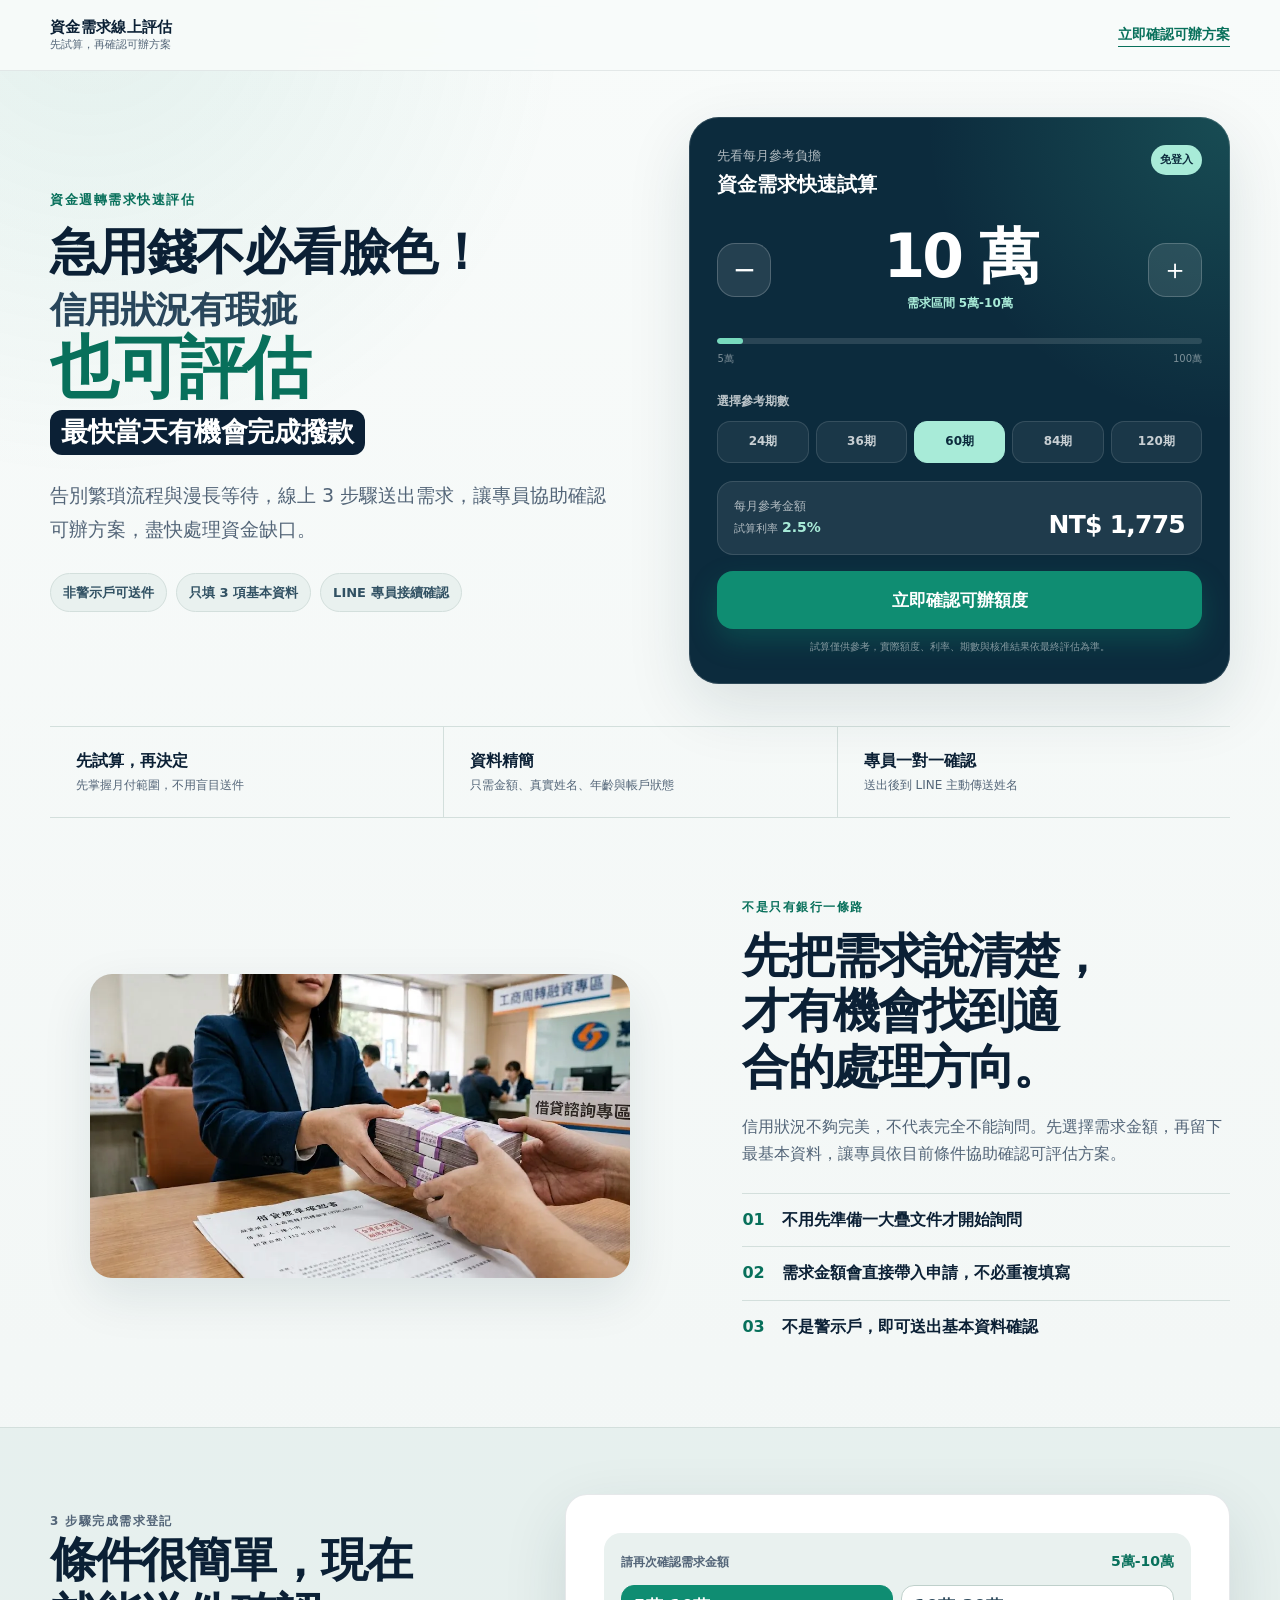
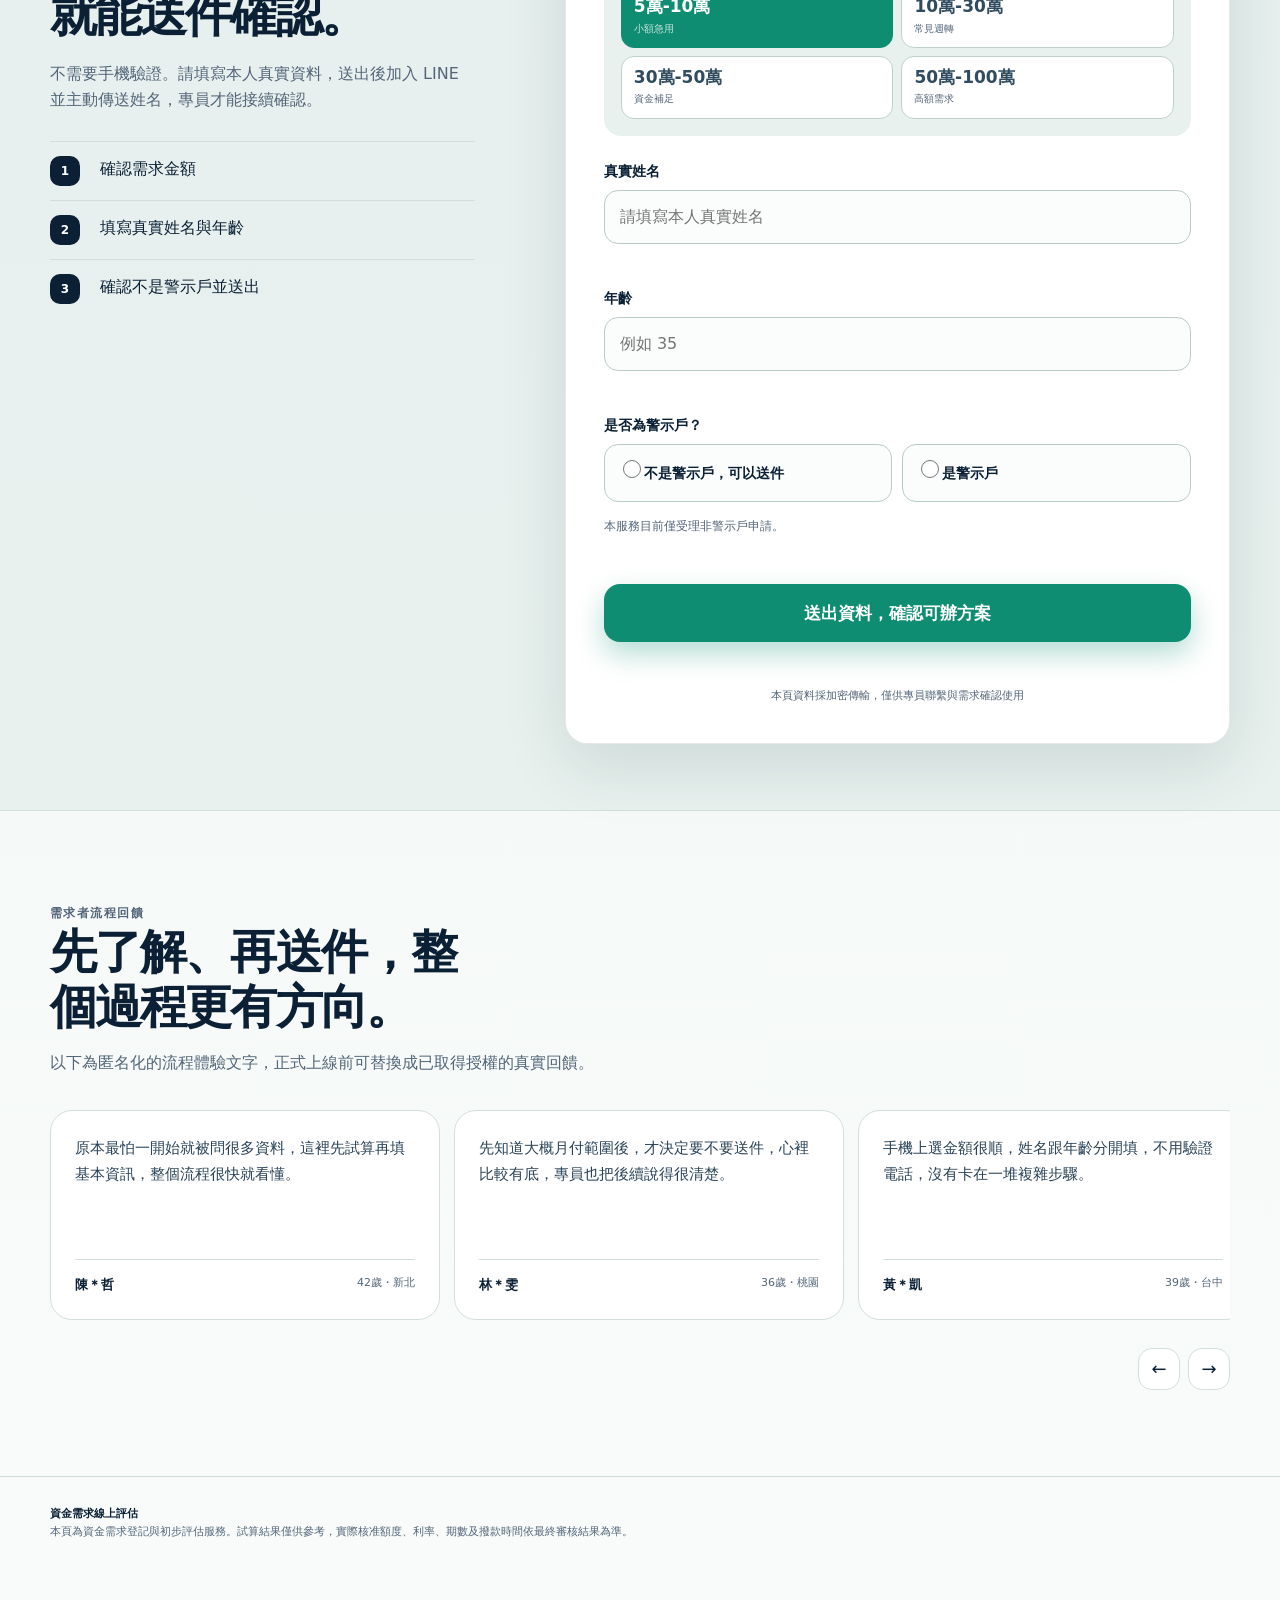
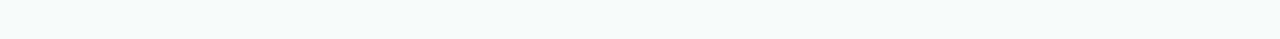
==== e/index.html @ 2717fd49 "Match D project E page to J design" ====
<!doctype html>
<html lang="zh-Hant">
<head>
  <meta charset="utf-8">
  <meta name="viewport" content="width=device-width, initial-scale=1, viewport-fit=cover">
  <meta name="description" content="線上資金需求評估，先試算月付，再填寫需求金額、真實姓名、年齡與警示戶狀態。">
  <meta name="theme-color" content="#f3f7f6">
  <title>資金需求線上評估</title>
  <script src="app.js?v=2026082102" defer></script>
  <style>
    :root {
      --ink: #0b2035;
      --muted: #536578;
      --page: #f3f7f6;
      --surface: #ffffff;
      --surface-2: #e9f1ef;
      --line: #d3dfdc;
      --accent: #0f8d72;
      --accent-dark: #08705b;
      --accent-soft: #d9f3eb;
      --danger: #a83f43;
      --line-green: #06c755;
      --shadow: 0 22px 65px rgba(13, 47, 61, .12);
      --radius: 22px;
      --font: "Noto Sans TC", "PingFang TC", "Microsoft JhengHei", system-ui, sans-serif;
    }

    * { box-sizing: border-box; }
    html { scroll-behavior: smooth; background: var(--page); }
    body {
      margin: 0;
      min-width: 320px;
      color: var(--ink);
      background:
        radial-gradient(circle at 7% 0%, rgba(15, 141, 114, .09), transparent 30rem),
        linear-gradient(180deg, #f8fbfa 0%, var(--page) 42%, #f8fbfa 100%);
      font-family: var(--font);
      font-size: 16px;
      line-height: 1.65;
      -webkit-font-smoothing: antialiased;
    }
    button, input { font: inherit; }
    button, a { -webkit-tap-highlight-color: transparent; }
    button { cursor: pointer; }
    img { display: block; max-width: 100%; }
    [hidden] { display: none !important; }

    .shell { width: min(1180px, calc(100% - 40px)); margin: 0 auto; }

    .site-header {
      position: relative;
      z-index: 20;
      border-bottom: 1px solid rgba(11, 32, 53, .09);
      background: rgba(248, 251, 250, .9);
      backdrop-filter: blur(16px);
      -webkit-backdrop-filter: blur(16px);
    }
    .header-inner {
      min-height: 70px;
      display: flex;
      align-items: center;
      justify-content: space-between;
      gap: 20px;
    }
    .brand { display: flex; align-items: center; gap: 12px; min-width: 0; }
    .brand-mark {
      width: 38px;
      height: 38px;
      display: grid;
      place-items: center;
      color: #fff;
      background: var(--ink);
      border-radius: 12px;
      font-weight: 900;
      letter-spacing: -.06em;
    }
    .brand-copy { display: grid; line-height: 1.3; }
    .brand-copy strong { font-size: 15px; letter-spacing: .02em; }
    .brand-copy span { color: var(--muted); font-size: 11px; }
    .header-link {
      color: var(--accent-dark);
      font-size: 14px;
      font-weight: 800;
      text-decoration: none;
      border-bottom: 1px solid currentColor;
    }

    .hero { padding: 46px 0 38px; }
    .hero-grid {
      display: grid;
      grid-template-columns: minmax(0, 1.02fr) minmax(420px, .98fr);
      align-items: center;
      gap: clamp(34px, 6vw, 78px);
    }
    .hero-copy { padding: 12px 0; }
    .eyebrow {
      margin: 0 0 16px;
      color: var(--accent-dark);
      font-size: 13px;
      font-weight: 900;
      letter-spacing: .12em;
    }
    h1 {
      margin: 0;
      max-width: 13.5ch;
      font-size: clamp(42px, 5vw, 68px);
      line-height: 1;
      letter-spacing: -.055em;
      text-wrap: balance;
    }
    .title-open,
    .title-condition,
    .title-result,
    .title-speed { display: block; }
    .title-open { font-size: .78em; line-height: 1.08; letter-spacing: -.035em; }
    .title-condition { margin-top: .24em; color: #29465b; font-size: .57em; line-height: 1.15; letter-spacing: -.025em; }
    .title-result { margin-top: .04em; color: var(--accent-dark); font-size: 1.06em; line-height: 1.02; }
    .title-speed {
      width: fit-content;
      margin-top: .27em;
      padding: .22em .42em .26em;
      color: #fff;
      background: var(--ink);
      border-radius: 12px;
      font-size: .42em;
      line-height: 1.22;
      letter-spacing: -.015em;
    }
    .hero-lead {
      max-width: 39rem;
      margin: 24px 0 0;
      color: var(--muted);
      font-size: clamp(16px, 1.5vw, 19px);
      line-height: 1.75;
    }
    .hero-points {
      margin: 27px 0 0;
      padding: 0;
      display: flex;
      flex-wrap: wrap;
      gap: 9px;
      list-style: none;
    }
    .hero-points li {
      padding: 8px 12px;
      color: #315163;
      background: var(--surface-2);
      border: 1px solid var(--line);
      border-radius: 999px;
      font-size: 13px;
      font-weight: 800;
    }

    .calculator {
      position: relative;
      overflow: hidden;
      padding: 28px;
      color: #fff;
      background:
        radial-gradient(circle at 100% 0%, rgba(72, 210, 175, .2), transparent 19rem),
        #0c2b3d;
      border-radius: 30px;
      box-shadow: var(--shadow);
    }
    .calculator::after {
      content: "";
      position: absolute;
      inset: 0;
      pointer-events: none;
      border: 1px solid rgba(255, 255, 255, .14);
      border-radius: inherit;
    }
    .calculator-head { display: flex; align-items: flex-start; justify-content: space-between; gap: 20px; }
    .calculator-head p { margin: 0; color: rgba(255, 255, 255, .68); font-size: 13px; }
    .calculator-head strong { display: block; margin-top: 2px; font-size: 20px; }
    .calc-badge {
      flex: 0 0 auto;
      padding: 6px 9px;
      color: #0c2b3d;
      background: #a8ebd8;
      border-radius: 999px;
      font-size: 11px;
      font-weight: 900;
    }
    .amount-control {
      margin-top: 25px;
      display: grid;
      grid-template-columns: 54px 1fr 54px;
      align-items: center;
      gap: 12px;
    }
    .amount-step {
      width: 54px;
      height: 54px;
      display: grid;
      place-items: center;
      color: #fff;
      background: rgba(255, 255, 255, .1);
      border: 1px solid rgba(255, 255, 255, .2);
      border-radius: 18px;
      font-size: 28px;
      font-weight: 400;
      transition: transform .18s ease, background .18s ease;
    }
    .amount-step:hover { background: rgba(255, 255, 255, .17); }
    .amount-step:active { transform: scale(.96); }
    .amount-step:disabled { cursor: not-allowed; opacity: .35; }
    .amount-value { text-align: center; }
    .amount-value strong {
      display: block;
      color: #fff;
      font-size: clamp(40px, 5vw, 60px);
      line-height: 1;
      letter-spacing: -.05em;
    }
    .amount-value span { display: block; margin-top: 8px; color: #a8ebd8; font-size: 12px; font-weight: 800; }
    .amount-progress {
      position: relative;
      height: 6px;
      margin: 24px 0 7px;
      overflow: hidden;
      background: rgba(255, 255, 255, .12);
      border-radius: 999px;
    }
    .amount-progress span {
      position: absolute;
      inset: 0 auto 0 0;
      width: 0;
      background: #78dabe;
      border-radius: inherit;
      transition: width .25s ease;
    }
    .amount-scale { display: flex; justify-content: space-between; color: rgba(255, 255, 255, .46); font-size: 10px; }
    .term-label { margin: 24px 0 9px; color: rgba(255, 255, 255, .72); font-size: 12px; font-weight: 800; }
    .term-list { display: grid; grid-template-columns: repeat(5, 1fr); gap: 7px; }
    .term-button {
      min-height: 42px;
      color: rgba(255, 255, 255, .76);
      background: rgba(255, 255, 255, .06);
      border: 1px solid rgba(255, 255, 255, .12);
      border-radius: 13px;
      font-size: 12px;
      font-weight: 800;
    }
    .term-button.selected { color: #0c2b3d; background: #a8ebd8; border-color: #a8ebd8; }
    .payment-summary {
      margin-top: 18px;
      padding: 15px 16px;
      display: flex;
      align-items: end;
      justify-content: space-between;
      gap: 16px;
      background: rgba(255, 255, 255, .08);
      border: 1px solid rgba(255, 255, 255, .12);
      border-radius: 16px;
    }
    .payment-summary span { color: rgba(255, 255, 255, .66); font-size: 12px; }
    .payment-summary small { font-size: 11px; }
    .payment-summary b { color: #a8ebd8; font-size: 14px; }
    .payment-summary strong { color: #fff; font-size: 25px; line-height: 1.15; letter-spacing: -.03em; }
    .primary-button {
      width: 100%;
      min-height: 58px;
      margin-top: 16px;
      color: #fff;
      background: var(--accent);
      border: 0;
      border-radius: 16px;
      box-shadow: 0 12px 28px rgba(9, 141, 113, .3);
      font-size: 17px;
      font-weight: 900;
      transition: transform .18s ease, background .18s ease;
    }
    .primary-button:hover { background: #10a184; }
    .primary-button:active { transform: scale(.985); }
    .calc-note { margin: 10px 0 0; color: rgba(255, 255, 255, .5); font-size: 10px; text-align: center; }

    .trust-rail { padding: 4px 0 54px; }
    .trust-grid {
      display: grid;
      grid-template-columns: repeat(3, 1fr);
      border-top: 1px solid var(--line);
      border-bottom: 1px solid var(--line);
    }
    .trust-item { padding: 21px 26px; }
    .trust-item + .trust-item { border-left: 1px solid var(--line); }
    .trust-item strong { display: block; font-size: 16px; }
    .trust-item span { display: block; margin-top: 2px; color: var(--muted); font-size: 12px; }

    .editorial { padding: 26px 0 74px; }
    .editorial-grid {
      display: grid;
      grid-template-columns: minmax(0, 1.12fr) minmax(320px, .88fr);
      align-items: center;
      gap: clamp(34px, 6vw, 72px);
    }
    .editorial-image {
      overflow: hidden;
      aspect-ratio: 16 / 9;
      background: var(--surface-2);
      border-radius: var(--radius);
      box-shadow: 0 18px 50px rgba(13, 47, 61, .1);
    }
    .editorial-image img { width: 100%; height: 100%; object-fit: cover; }
    .section-label { margin: 0 0 10px; color: var(--accent-dark); font-size: 12px; font-weight: 900; letter-spacing: .12em; }
    h2 { margin: 0; font-size: clamp(30px, 3.7vw, 48px); line-height: 1.17; letter-spacing: -.04em; text-wrap: balance; }
    .editorial-copy > p:not(.section-label) { margin: 20px 0 0; color: var(--muted); }
    .editorial-facts { margin: 26px 0 0; padding: 0; list-style: none; }
    .editorial-facts li { padding: 13px 0; display: grid; grid-template-columns: 30px 1fr; gap: 10px; border-top: 1px solid var(--line); font-weight: 800; }
    .editorial-facts b { color: var(--accent-dark); }

    .application { padding: 66px 0; background: rgba(220, 235, 231, .55); border-top: 1px solid var(--line); border-bottom: 1px solid var(--line); }
    .application-grid { display: grid; grid-template-columns: minmax(0, .78fr) minmax(480px, 1.22fr); gap: clamp(36px, 7vw, 90px); align-items: start; }
    .application-copy { position: sticky; top: 24px; }
    .application-copy p { margin: 18px 0 0; color: var(--muted); }
    .step-list { margin: 28px 0 0; padding: 0; list-style: none; counter-reset: steps; }
    .step-list li { counter-increment: steps; padding: 14px 0; display: grid; grid-template-columns: 38px 1fr; gap: 12px; border-top: 1px solid var(--line); }
    .step-list li::before {
      content: counter(steps);
      width: 30px;
      height: 30px;
      display: grid;
      place-items: center;
      color: #fff;
      background: var(--ink);
      border-radius: 10px;
      font-size: 12px;
      font-weight: 900;
    }
    .form-card, .success-panel {
      padding: clamp(22px, 4vw, 38px);
      background: var(--surface);
      border: 1px solid rgba(11, 32, 53, .1);
      border-radius: var(--radius);
      box-shadow: var(--shadow);
    }
    .selected-strip {
      margin-bottom: 24px;
      padding: 13px 15px;
      display: flex;
      align-items: center;
      justify-content: space-between;
      gap: 14px;
      background: var(--accent-soft);
      border-radius: 15px;
    }
    .selected-strip span { color: var(--accent-dark); font-size: 12px; font-weight: 800; }
    .selected-strip strong { display: block; font-size: 23px; line-height: 1.25; }
    .selected-strip button { padding: 4px 0; color: var(--accent-dark); background: none; border: 0; border-bottom: 1px solid currentColor; font-size: 12px; font-weight: 800; }
    .form-amount-picker {
      margin-bottom: 24px;
      padding: 17px;
      background: var(--surface-2);
      border-radius: 17px;
    }
    .form-amount-head { display: flex; align-items: end; justify-content: space-between; gap: 12px; }
    .form-amount-head span { color: var(--muted); font-size: 12px; font-weight: 800; }
    .form-amount-head strong { color: var(--accent-dark); font-size: 14px; }
    .form-amount-options { margin-top: 12px; display: grid; grid-template-columns: 1fr 1fr; gap: 8px; }
    .form-amount-option {
      position: relative;
      min-height: 62px;
      padding: 10px 12px;
      color: #304c5e;
      background: var(--surface);
      border: 1px solid #bfd0cb;
      border-radius: 13px;
      text-align: left;
      transition: border-color .18s ease, background .18s ease, transform .18s ease;
    }
    .form-amount-option:hover { border-color: var(--accent); }
    .form-amount-option:active { transform: scale(.985); }
    .form-amount-option strong { display: block; font-size: 17px; line-height: 1.2; }
    .form-amount-option small { display: block; margin-top: 4px; color: var(--muted); font-size: 10px; }
    .form-amount-option.selected { color: #fff; background: var(--accent); border-color: var(--accent); }
    .form-amount-option.selected small { color: rgba(255, 255, 255, .78); }
    .form-row { margin-top: 18px; }
    .form-row label, .question-title { display: block; margin-bottom: 7px; font-size: 14px; font-weight: 900; }
    .form-row input[type="text"], .form-row input[type="tel"] {
      width: 100%;
      min-height: 54px;
      padding: 0 15px;
      color: var(--ink);
      background: #fbfdfc;
      border: 1px solid #bacbc6;
      border-radius: 14px;
      outline: none;
      transition: border-color .18s ease, box-shadow .18s ease;
    }
    .form-row input:focus { border-color: var(--accent); box-shadow: 0 0 0 4px rgba(15, 141, 114, .12); }
    .form-row input.invalid { border-color: var(--danger); }
    .warning-options { display: grid; grid-template-columns: 1fr 1fr; gap: 10px; }
    .warning-option {
      min-height: 58px;
      padding: 12px 13px;
      display: flex;
      align-items: center;
      gap: 9px;
      background: #fbfdfc;
      border: 1px solid #bacbc6;
      border-radius: 14px;
      font-size: 13px;
      font-weight: 800;
    }
    .warning-option:has(input:checked) { background: var(--accent-soft); border-color: var(--accent); }
    .warning-option input { width: 18px; height: 18px; accent-color: var(--accent); }
    .field-error { min-height: 20px; margin: 5px 0 0; color: var(--danger); font-size: 12px; }
    .warning-help { margin: 8px 0 0; color: var(--muted); font-size: 12px; }
    .warning-help.rejected { color: var(--danger); font-weight: 800; }
    .submit-button { margin-top: 22px; }
    .submit-button:disabled { cursor: not-allowed; opacity: .52; box-shadow: none; }
    .form-status { min-height: 22px; margin: 10px 0 0; color: var(--danger); font-size: 12px; text-align: center; }
    .privacy-line { margin: 13px 0 0; color: var(--muted); font-size: 11px; text-align: center; }

    .success-panel { text-align: center; outline: none; }
    .success-check {
      width: 64px;
      height: 64px;
      margin: 0 auto 17px;
      display: grid;
      place-items: center;
      color: #fff;
      background: var(--accent);
      border-radius: 20px;
      font-size: 30px;
      font-weight: 900;
    }
    .success-panel h2 { font-size: clamp(29px, 4vw, 40px); }
    .success-panel > p { margin: 14px auto 0; max-width: 34rem; color: var(--muted); }
    .line-name-box { margin: 22px 0 0; padding: 15px; background: var(--surface-2); border-radius: 15px; }
    .line-name-box span { display: block; color: var(--muted); font-size: 12px; }
    .line-name-box strong { display: block; margin-top: 3px; font-size: 24px; }
    .copy-button { margin-top: 9px; color: var(--accent-dark); background: none; border: 0; border-bottom: 1px solid currentColor; font-size: 13px; font-weight: 900; }
    .line-button {
      min-height: 60px;
      margin-top: 18px;
      padding: 0 18px;
      display: flex;
      align-items: center;
      justify-content: center;
      gap: 12px;
      color: #fff;
      background: var(--line-green);
      border-radius: 16px;
      box-shadow: 0 14px 30px rgba(6, 199, 85, .28);
      font-size: 17px;
      font-weight: 900;
      text-decoration: none;
    }
    .line-logo { width: 31px; height: 31px; display: grid; place-items: center; color: var(--line-green); background: #fff; border-radius: 10px; font-size: 12px; font-weight: 1000; }
    .copy-status { min-height: 21px; margin: 9px 0 0; color: var(--muted); font-size: 12px; }

    .reviews { padding: 78px 0 86px; overflow: hidden; }
    .reviews-head { max-width: 720px; }
    .reviews-head p { margin: 15px 0 0; color: var(--muted); }
    .review-viewport { margin-top: 30px; overflow: hidden; }
    .review-track {
      display: flex;
      gap: 14px;
      overflow-x: auto;
      scroll-snap-type: x mandatory;
      scrollbar-width: none;
      overscroll-behavior-inline: contain;
      padding: 4px 2px 16px;
    }
    .review-track::-webkit-scrollbar { display: none; }
    .review-card {
      flex: 0 0 min(390px, 84vw);
      min-height: 210px;
      padding: 24px;
      display: flex;
      flex-direction: column;
      justify-content: space-between;
      background: var(--surface);
      border: 1px solid var(--line);
      border-radius: var(--radius);
      scroll-snap-align: start;
    }
    .review-card blockquote { margin: 0; color: #2a4357; font-size: 15px; line-height: 1.75; }
    .review-meta { margin-top: 22px; padding-top: 14px; display: flex; justify-content: space-between; gap: 16px; border-top: 1px solid var(--line); }
    .review-meta strong { font-size: 13px; }
    .review-meta span { color: var(--muted); font-size: 11px; }
    .review-controls { margin-top: 12px; display: flex; justify-content: flex-end; gap: 8px; }
    .review-control { width: 42px; height: 42px; color: var(--ink); background: var(--surface); border: 1px solid var(--line); border-radius: 14px; font-size: 18px; }

    footer { padding: 28px 0 98px; color: var(--muted); border-top: 1px solid var(--line); font-size: 11px; }
    footer strong { color: var(--ink); }

    .floating-apply {
      position: fixed;
      z-index: 40;
      right: 14px;
      bottom: max(14px, env(safe-area-inset-bottom));
      left: 14px;
      min-height: 56px;
      color: #fff;
      background: var(--accent);
      border: 0;
      border-radius: 17px;
      box-shadow: 0 16px 34px rgba(8, 70, 61, .3);
      font-weight: 900;
    }

    @media (max-width: 900px) {
      .hero { padding-top: 30px; }
      .hero-grid, .editorial-grid, .application-grid { grid-template-columns: 1fr; }
      .hero-grid { gap: 28px; }
      .hero-copy { padding-bottom: 0; }
      h1 { max-width: 16ch; }
      .calculator { max-width: 620px; }
      .editorial-grid { gap: 28px; }
      .editorial-copy { max-width: 680px; }
      .application-copy { position: static; }
      .form-card, .success-panel { max-width: 680px; }
    }

    @media (max-width: 620px) {
      .shell { width: min(100% - 28px, 560px); }
      .header-inner { min-height: 56px; }
      .brand-copy span, .header-link { display: none; }
      .hero { padding: 16px 0 22px; }
      .hero-grid { gap: 16px; }
      .eyebrow { margin-bottom: 11px; font-size: 11px; }
      h1 { max-width: 100%; font-size: clamp(38px, 11.5vw, 48px); }
      .title-open { font-size: .72em; }
      .title-condition { margin-top: .28em; font-size: .53em; }
      .title-result { font-size: 1em; }
      .title-speed { margin-top: .34em; font-size: .4em; border-radius: 9px; }
      .hero-lead { margin-top: 11px; font-size: 14px; line-height: 1.58; }
      .hero-points { margin-top: 12px; gap: 6px; }
      .hero-points li { padding: 6px 9px; font-size: 11px; }
      .calculator { padding: 16px; border-radius: 24px; }
      .calculator-head strong { font-size: 17px; }
      .amount-control { margin-top: 17px; grid-template-columns: 46px 1fr 46px; gap: 8px; }
      .amount-step { width: 46px; height: 46px; border-radius: 15px; }
      .amount-value strong { font-size: 45px; }
      .amount-progress { margin: 16px 0 6px; }
      .term-label { margin: 15px 0 7px; }
      .term-list { gap: 5px; }
      .term-button { min-height: 36px; padding: 0; font-size: 11px; }
      .payment-summary { margin-top: 12px; padding: 12px; }
      .payment-summary strong { font-size: 22px; }
      .calculator .primary-button { min-height: 54px; margin-top: 12px; }
      .calc-note { margin-top: 6px; }
      .trust-rail { padding-bottom: 38px; }
      .trust-grid { grid-template-columns: 1fr; }
      .trust-item { padding: 14px 2px; }
      .trust-item + .trust-item { border-left: 0; border-top: 1px solid var(--line); }
      .editorial { padding: 14px 0 48px; }
      .editorial-grid { display: flex; flex-direction: column-reverse; }
      h2 { font-size: 31px; }
      .application { padding: 46px 0; }
      .application-grid { gap: 24px; }
      .step-list { margin-top: 20px; }
      .form-card, .success-panel { padding: 21px 16px; border-radius: 20px; }
      .warning-options { grid-template-columns: 1fr; }
      .reviews { padding: 54px 0 64px; }
      .review-card { flex-basis: 88vw; min-height: 225px; padding: 21px; }
      .review-controls { display: none; }
    }

    @media (min-width: 621px) { .floating-apply { display: none !important; } }
    @media (prefers-reduced-motion: reduce) {
      html { scroll-behavior: auto; }
      *, *::before, *::after { animation-duration: .01ms !important; transition-duration: .01ms !important; }
    }
  </style>
</head>
<body>
  <header class="site-header">
    <div class="shell header-inner">
      <div class="brand" aria-label="資金需求線上評估">
        <span class="brand-copy"><strong>資金需求線上評估</strong><span>先試算，再確認可辦方案</span></span>
      </div>
      <a class="header-link" href="#apply-zone">立即確認可辦方案</a>
    </div>
  </header>

  <main>
    <section class="hero">
      <div class="shell hero-grid">
        <div class="hero-copy">
          <p class="eyebrow">資金週轉需求快速評估</p>
          <h1>
            <span class="title-open">急用錢不必看臉色！</span>
            <span class="title-condition">信用狀況有瑕疵</span>
            <span class="title-result">也可評估</span>
            <span class="title-speed">最快當天有機會完成撥款</span>
          </h1>
          <p class="hero-lead">告別繁瑣流程與漫長等待，線上 3 步驟送出需求，讓專員協助確認可辦方案，盡快處理資金缺口。</p>
          <ul class="hero-points" aria-label="服務重點">
            <li>非警示戶可送件</li>
            <li>只填 3 項基本資料</li>
            <li>LINE 專員接續確認</li>
          </ul>
        </div>

        <section class="calculator" id="calculator" aria-labelledby="calculator-title">
          <div class="calculator-head">
            <div><p>先看每月參考負擔</p><strong id="calculator-title">資金需求快速試算</strong></div>
            <span class="calc-badge">免登入</span>
          </div>

          <div class="amount-control">
            <button class="amount-step" id="amount-prev" type="button" aria-label="減少試算金額">−</button>
            <div class="amount-value" aria-live="polite"><strong id="amount-display">10 萬</strong><span id="amount-band">需求區間 5萬-10萬</span></div>
            <button class="amount-step" id="amount-next" type="button" aria-label="增加試算金額">＋</button>
          </div>
          <div class="amount-progress" aria-hidden="true"><span id="amount-progress-bar"></span></div>
          <div class="amount-scale"><span>5萬</span><span>100萬</span></div>

          <p class="term-label">選擇參考期數</p>
          <div class="term-list" role="group" aria-label="參考期數">
            <button class="term-button" type="button" data-term="24" aria-pressed="false">24期</button>
            <button class="term-button" type="button" data-term="36" aria-pressed="false">36期</button>
            <button class="term-button selected" type="button" data-term="60" aria-pressed="true">60期</button>
            <button class="term-button" type="button" data-term="84" aria-pressed="false">84期</button>
            <button class="term-button" type="button" data-term="120" aria-pressed="false">120期</button>
          </div>

          <div class="payment-summary">
            <span>每月參考金額<br><small>試算利率 <b id="rate-display">2.5%</b></small></span>
            <strong id="monthly-payment">NT$ 1,797</strong>
          </div>
          <button class="primary-button" id="go-apply" type="button">立即確認可辦額度</button>
          <p class="calc-note">試算僅供參考，實際額度、利率、期數與核准結果依最終評估為準。</p>
        </section>
      </div>
    </section>

    <section class="trust-rail" aria-label="申請流程重點">
      <div class="shell trust-grid">
        <div class="trust-item"><strong>先試算，再決定</strong><span>先掌握月付範圍，不用盲目送件</span></div>
        <div class="trust-item"><strong>資料精簡</strong><span>只需金額、真實姓名、年齡與帳戶狀態</span></div>
        <div class="trust-item"><strong>專員一對一確認</strong><span>送出後到 LINE 主動傳送姓名</span></div>
      </div>
    </section>

    <section class="editorial">
      <div class="shell editorial-grid">
        <figure class="editorial-image">
          <img src="hero-consultation.webp" width="1024" height="559" alt="借貸諮詢櫃台的資金交付情境" loading="lazy" decoding="async">
        </figure>
        <div class="editorial-copy">
          <p class="section-label">不是只有銀行一條路</p>
          <h2>先把需求說清楚，才有機會找到適合的處理方向。</h2>
          <p>信用狀況不夠完美，不代表完全不能詢問。先選擇需求金額，再留下最基本資料，讓專員依目前條件協助確認可評估方案。</p>
          <ol class="editorial-facts">
            <li><b>01</b><span>不用先準備一大疊文件才開始詢問</span></li>
            <li><b>02</b><span>需求金額會直接帶入申請，不必重複填寫</span></li>
            <li><b>03</b><span>不是警示戶，即可送出基本資料確認</span></li>
          </ol>
        </div>
      </div>
    </section>

    <section class="application" id="apply-zone">
      <div class="shell application-grid" id="application-layout">
        <div class="application-copy">
          <p class="section-label">3 步驟完成需求登記</p>
          <h2>條件很簡單，現在就能送件確認。</h2>
          <p>不需要手機驗證。請填寫本人真實資料，送出後加入 LINE 並主動傳送姓名，專員才能接續確認。</p>
          <ol class="step-list">
            <li><span>確認需求金額</span></li>
            <li><span>填寫真實姓名與年齡</span></li>
            <li><span>確認不是警示戶並送出</span></li>
          </ol>
        </div>

        <div class="form-card">
          <div class="form-amount-picker">
            <div class="form-amount-head"><span>請再次確認需求金額</span><strong id="selected-amount">5萬-10萬</strong></div>
            <div class="form-amount-options" role="group" aria-label="表單需求金額">
              <button class="form-amount-option selected" type="button" data-band="5萬-10萬" data-index="1" aria-pressed="true"><strong>5萬-10萬</strong><small>小額急用</small></button>
              <button class="form-amount-option" type="button" data-band="10萬-30萬" data-index="2" aria-pressed="false"><strong>10萬-30萬</strong><small>常見週轉</small></button>
              <button class="form-amount-option" type="button" data-band="30萬-50萬" data-index="4" aria-pressed="false"><strong>30萬-50萬</strong><small>資金補足</small></button>
              <button class="form-amount-option" type="button" data-band="50萬-100萬" data-index="5" aria-pressed="false"><strong>50萬-100萬</strong><small>高額需求</small></button>
            </div>
          </div>

          <form id="lead-form" novalidate>
            <div class="form-row">
              <label for="name">真實姓名</label>
              <input id="name" name="name" type="text" autocomplete="name" maxlength="30" placeholder="請填寫本人真實姓名" required>
              <p class="field-error" data-error-for="name"></p>
            </div>
            <div class="form-row">
              <label for="age">年齡</label>
              <input id="age" name="age" type="tel" inputmode="numeric" maxlength="3" placeholder="例如 35" required>
              <p class="field-error" data-error-for="age"></p>
            </div>
            <div class="form-row">
              <span class="question-title">是否為警示戶？</span>
              <div class="warning-options">
                <label class="warning-option"><input type="radio" name="warning_account" value="非警示戶" required>不是警示戶，可以送件</label>
                <label class="warning-option"><input type="radio" name="warning_account" value="警示戶" required>是警示戶</label>
              </div>
              <p class="warning-help" id="warning-help">本服務目前僅受理非警示戶申請。</p>
              <p class="field-error" data-error-for="warning_account"></p>
            </div>
            <button class="primary-button submit-button" id="submit-button" type="submit">送出資料，確認可辦方案</button>
            <p class="form-status" id="form-status" role="status" aria-live="polite"></p>
            <p class="privacy-line">本頁資料採加密傳輸，僅供專員聯繫與需求確認使用</p>
          </form>
        </div>
      </div>

      <div class="shell">
        <section class="success-panel" id="success-panel" tabindex="-1" hidden aria-labelledby="success-title">
          <div class="success-check" aria-hidden="true">✓</div>
          <h2 id="success-title">資料已收到，還差最後一步</h2>
          <p>請立即加入 LINE，並主動傳送您的姓名。專員收到姓名後，才能接續確認您的申請資料。</p>
          <div class="line-name-box"><span>進入 LINE 後請傳送</span><strong id="line-name-to-send">已填姓名</strong><button class="copy-button" id="copy-line-name-button" type="button">複製姓名</button></div>
          <a class="line-button" id="line-add-button" href="#" target="_blank" rel="noopener"><span class="line-logo">LINE</span><span>加入 LINE，傳送姓名完成申請</span></a>
          <p class="copy-status" id="copy-line-name-status" role="status" aria-live="polite">點擊 LINE 按鈕時會先嘗試複製姓名。</p>
        </section>
      </div>
    </section>

    <section class="reviews" aria-labelledby="reviews-title">
      <div class="shell">
        <div class="reviews-head">
          <p class="section-label">需求者流程回饋</p>
          <h2 id="reviews-title">先了解、再送件，整個過程更有方向。</h2>
          <p>以下為匿名化的流程體驗文字，正式上線前可替換成已取得授權的真實回饋。</p>
        </div>
        <div class="review-viewport">
          <div class="review-track" id="review-track" aria-label="回饋內容，可左右滑動">
            <article class="review-card"><blockquote>原本最怕一開始就被問很多資料，這裡先試算再填基本資訊，整個流程很快就看懂。</blockquote><div class="review-meta"><strong>陳＊哲</strong><span>42歲・新北</span></div></article>
            <article class="review-card"><blockquote>先知道大概月付範圍後，才決定要不要送件，心裡比較有底，專員也把後續說得很清楚。</blockquote><div class="review-meta"><strong>林＊雯</strong><span>36歲・桃園</span></div></article>
            <article class="review-card"><blockquote>手機上選金額很順，姓名跟年齡分開填，不用驗證電話，沒有卡在一堆複雜步驟。</blockquote><div class="review-meta"><strong>黃＊凱</strong><span>39歲・台中</span></div></article>
            <article class="review-card"><blockquote>信用狀況不是很漂亮，本來不確定能不能詢問。送出後有人協助確認，至少知道下一步怎麼走。</blockquote><div class="review-meta"><strong>張＊婷</strong><span>44歲・高雄</span></div></article>
            <article class="review-card"><blockquote>頁面沒有一直叫我準備文件，先把需求留下，再到 LINE 傳姓名，對臨時需要週轉的人很直接。</blockquote><div class="review-meta"><strong>吳＊宏</strong><span>51歲・彰化</span></div></article>
            <article class="review-card"><blockquote>金額和期數可以先自己調整，不用一開始就跟人通話，適合想先安靜了解的人。</blockquote><div class="review-meta"><strong>許＊君</strong><span>33歲・台南</span></div></article>
            <article class="review-card"><blockquote>我最在意個資用途，頁面有說明資料只供聯繫與需求確認，填寫時比較安心。</blockquote><div class="review-meta"><strong>蔡＊豪</strong><span>47歲・台北</span></div></article>
            <article class="review-card"><blockquote>選完金額會直接帶到下面，不需要再選一次，填完姓名年齡就能送，操作很直覺。</blockquote><div class="review-meta"><strong>劉＊芳</strong><span>41歲・新竹</span></div></article>
            <article class="review-card"><blockquote>送出後清楚提醒要到 LINE 主動傳姓名，不會像有些網站送完就不知道接下來要做什麼。</blockquote><div class="review-meta"><strong>鄭＊翔</strong><span>29歲・基隆</span></div></article>
            <article class="review-card"><blockquote>整體看起來不像傳統廣告頁，試算、說明和表單都在同一頁，資訊比較容易確認。</blockquote><div class="review-meta"><strong>周＊玲</strong><span>46歲・嘉義</span></div></article>
          </div>
          <div class="review-controls" aria-label="回饋切換">
            <button class="review-control" id="review-prev" type="button" aria-label="上一則回饋">←</button>
            <button class="review-control" id="review-next" type="button" aria-label="下一則回饋">→</button>
          </div>
        </div>
      </div>
    </section>
  </main>

  <footer>
    <div class="shell"><strong>資金需求線上評估</strong><br>本頁為資金需求登記與初步評估服務。試算結果僅供參考，實際核准額度、利率、期數及撥款時間依最終審核結果為準。</div>
  </footer>

  <button class="floating-apply" id="floating-apply" type="button" hidden>立即確認可辦額度</button>
</body>
</html>
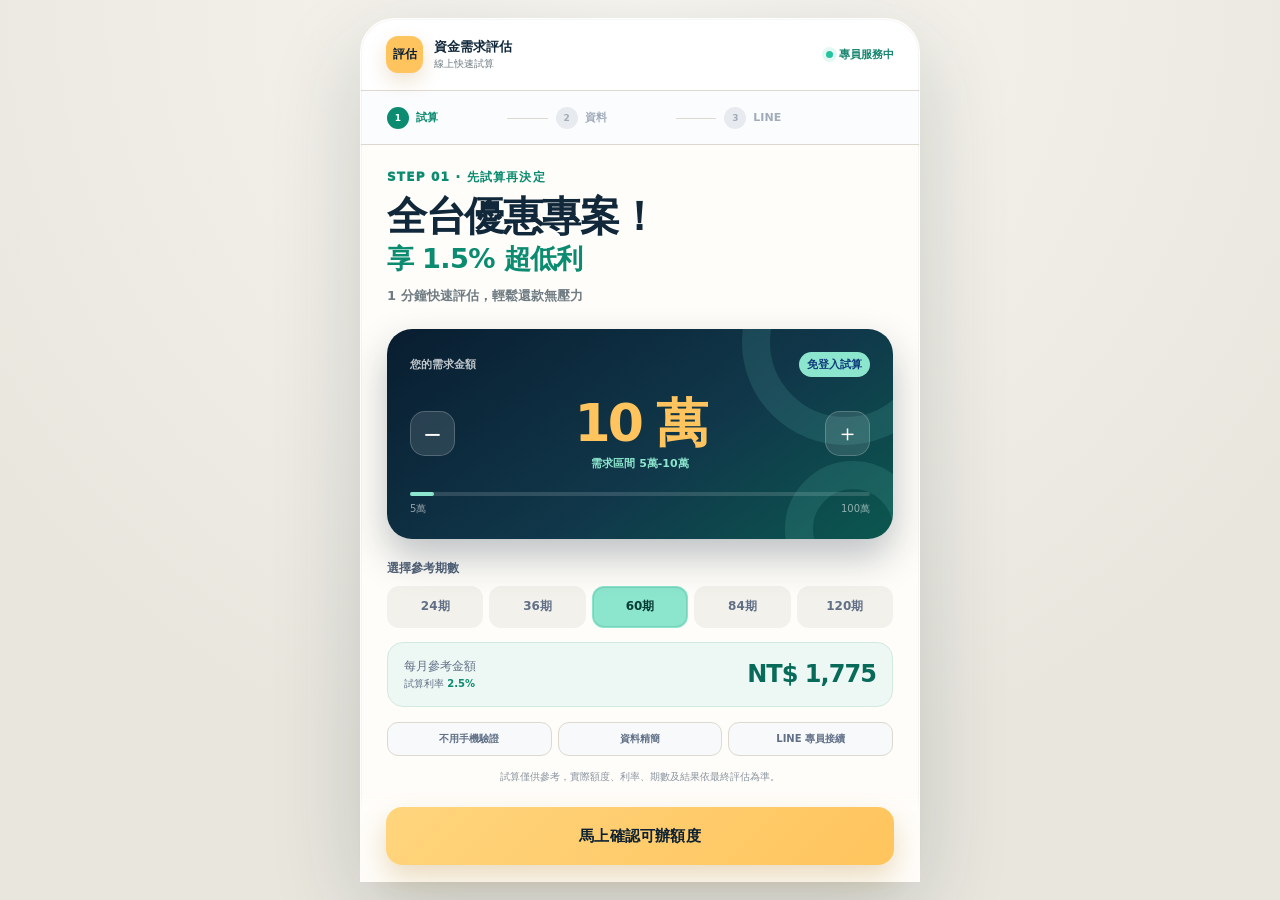
==== commit 26d3c16b: "Redesign D project E landing as app flow" ====
--- a/e/index.html
+++ b/e/index.html
@@ -3,753 +3,242 @@
 <head>
   <meta charset="utf-8">
   <meta name="viewport" content="width=device-width, initial-scale=1, viewport-fit=cover">
-  <meta name="description" content="線上資金需求評估，先試算月付，再填寫需求金額、真實姓名、年齡與警示戶狀態。">
-  <meta name="theme-color" content="#f3f7f6">
+  <meta name="description" content="資金需求線上試算，選擇金額與期數，再填寫基本資料完成初步需求登記。">
+  <meta name="theme-color" content="#fffdf9">
   <title>資金需求線上評估</title>
-  <script src="app.js?v=2026082102" defer></script>
+  <script src="app.js?v=local-e-app-redesign-3" defer></script>
   <style>
     :root {
-      --ink: #0b2035;
-      --muted: #536578;
-      --page: #f3f7f6;
-      --surface: #ffffff;
-      --surface-2: #e9f1ef;
-      --line: #d3dfdc;
-      --accent: #0f8d72;
-      --accent-dark: #08705b;
-      --accent-soft: #d9f3eb;
-      --danger: #a83f43;
-      --line-green: #06c755;
-      --shadow: 0 22px 65px rgba(13, 47, 61, .12);
-      --radius: 22px;
-      --font: "Noto Sans TC", "PingFang TC", "Microsoft JhengHei", system-ui, sans-serif;
-    }
-
-    * { box-sizing: border-box; }
-    html { scroll-behavior: smooth; background: var(--page); }
-    body {
-      margin: 0;
-      min-width: 320px;
-      color: var(--ink);
-      background:
-        radial-gradient(circle at 7% 0%, rgba(15, 141, 114, .09), transparent 30rem),
-        linear-gradient(180deg, #f8fbfa 0%, var(--page) 42%, #f8fbfa 100%);
-      font-family: var(--font);
-      font-size: 16px;
-      line-height: 1.65;
-      -webkit-font-smoothing: antialiased;
-    }
-    button, input { font: inherit; }
-    button, a { -webkit-tap-highlight-color: transparent; }
-    button { cursor: pointer; }
-    img { display: block; max-width: 100%; }
-    [hidden] { display: none !important; }
-
-    .shell { width: min(1180px, calc(100% - 40px)); margin: 0 auto; }
-
-    .site-header {
-      position: relative;
-      z-index: 20;
-      border-bottom: 1px solid rgba(11, 32, 53, .09);
-      background: rgba(248, 251, 250, .9);
-      backdrop-filter: blur(16px);
-      -webkit-backdrop-filter: blur(16px);
-    }
-    .header-inner {
-      min-height: 70px;
-      display: flex;
-      align-items: center;
-      justify-content: space-between;
-      gap: 20px;
-    }
-    .brand { display: flex; align-items: center; gap: 12px; min-width: 0; }
-    .brand-mark {
-      width: 38px;
-      height: 38px;
-      display: grid;
-      place-items: center;
-      color: #fff;
-      background: var(--ink);
-      border-radius: 12px;
-      font-weight: 900;
-      letter-spacing: -.06em;
-    }
-    .brand-copy { display: grid; line-height: 1.3; }
-    .brand-copy strong { font-size: 15px; letter-spacing: .02em; }
-    .brand-copy span { color: var(--muted); font-size: 11px; }
-    .header-link {
-      color: var(--accent-dark);
-      font-size: 14px;
-      font-weight: 800;
-      text-decoration: none;
-      border-bottom: 1px solid currentColor;
-    }
-
-    .hero { padding: 46px 0 38px; }
-    .hero-grid {
-      display: grid;
-      grid-template-columns: minmax(0, 1.02fr) minmax(420px, .98fr);
-      align-items: center;
-      gap: clamp(34px, 6vw, 78px);
-    }
-    .hero-copy { padding: 12px 0; }
-    .eyebrow {
-      margin: 0 0 16px;
-      color: var(--accent-dark);
-      font-size: 13px;
-      font-weight: 900;
-      letter-spacing: .12em;
-    }
-    h1 {
-      margin: 0;
-      max-width: 13.5ch;
-      font-size: clamp(42px, 5vw, 68px);
-      line-height: 1;
-      letter-spacing: -.055em;
-      text-wrap: balance;
-    }
-    .title-open,
-    .title-condition,
-    .title-result,
-    .title-speed { display: block; }
-    .title-open { font-size: .78em; line-height: 1.08; letter-spacing: -.035em; }
-    .title-condition { margin-top: .24em; color: #29465b; font-size: .57em; line-height: 1.15; letter-spacing: -.025em; }
-    .title-result { margin-top: .04em; color: var(--accent-dark); font-size: 1.06em; line-height: 1.02; }
-    .title-speed {
-      width: fit-content;
-      margin-top: .27em;
-      padding: .22em .42em .26em;
-      color: #fff;
-      background: var(--ink);
-      border-radius: 12px;
-      font-size: .42em;
-      line-height: 1.22;
-      letter-spacing: -.015em;
-    }
-    .hero-lead {
-      max-width: 39rem;
-      margin: 24px 0 0;
-      color: var(--muted);
-      font-size: clamp(16px, 1.5vw, 19px);
-      line-height: 1.75;
-    }
-    .hero-points {
-      margin: 27px 0 0;
-      padding: 0;
-      display: flex;
-      flex-wrap: wrap;
-      gap: 9px;
-      list-style: none;
-    }
-    .hero-points li {
-      padding: 8px 12px;
-      color: #315163;
-      background: var(--surface-2);
-      border: 1px solid var(--line);
-      border-radius: 999px;
-      font-size: 13px;
-      font-weight: 800;
-    }
-
-    .calculator {
-      position: relative;
-      overflow: hidden;
-      padding: 28px;
-      color: #fff;
-      background:
-        radial-gradient(circle at 100% 0%, rgba(72, 210, 175, .2), transparent 19rem),
-        #0c2b3d;
-      border-radius: 30px;
-      box-shadow: var(--shadow);
-    }
-    .calculator::after {
-      content: "";
-      position: absolute;
-      inset: 0;
-      pointer-events: none;
-      border: 1px solid rgba(255, 255, 255, .14);
-      border-radius: inherit;
-    }
-    .calculator-head { display: flex; align-items: flex-start; justify-content: space-between; gap: 20px; }
-    .calculator-head p { margin: 0; color: rgba(255, 255, 255, .68); font-size: 13px; }
-    .calculator-head strong { display: block; margin-top: 2px; font-size: 20px; }
-    .calc-badge {
-      flex: 0 0 auto;
-      padding: 6px 9px;
-      color: #0c2b3d;
-      background: #a8ebd8;
-      border-radius: 999px;
-      font-size: 11px;
-      font-weight: 900;
-    }
-    .amount-control {
-      margin-top: 25px;
-      display: grid;
-      grid-template-columns: 54px 1fr 54px;
-      align-items: center;
-      gap: 12px;
-    }
-    .amount-step {
-      width: 54px;
-      height: 54px;
-      display: grid;
-      place-items: center;
-      color: #fff;
-      background: rgba(255, 255, 255, .1);
-      border: 1px solid rgba(255, 255, 255, .2);
-      border-radius: 18px;
-      font-size: 28px;
-      font-weight: 400;
-      transition: transform .18s ease, background .18s ease;
-    }
-    .amount-step:hover { background: rgba(255, 255, 255, .17); }
-    .amount-step:active { transform: scale(.96); }
-    .amount-step:disabled { cursor: not-allowed; opacity: .35; }
-    .amount-value { text-align: center; }
-    .amount-value strong {
-      display: block;
-      color: #fff;
-      font-size: clamp(40px, 5vw, 60px);
-      line-height: 1;
-      letter-spacing: -.05em;
-    }
-    .amount-value span { display: block; margin-top: 8px; color: #a8ebd8; font-size: 12px; font-weight: 800; }
-    .amount-progress {
-      position: relative;
-      height: 6px;
-      margin: 24px 0 7px;
-      overflow: hidden;
-      background: rgba(255, 255, 255, .12);
-      border-radius: 999px;
-    }
-    .amount-progress span {
-      position: absolute;
-      inset: 0 auto 0 0;
-      width: 0;
-      background: #78dabe;
-      border-radius: inherit;
-      transition: width .25s ease;
-    }
-    .amount-scale { display: flex; justify-content: space-between; color: rgba(255, 255, 255, .46); font-size: 10px; }
-    .term-label { margin: 24px 0 9px; color: rgba(255, 255, 255, .72); font-size: 12px; font-weight: 800; }
-    .term-list { display: grid; grid-template-columns: repeat(5, 1fr); gap: 7px; }
-    .term-button {
-      min-height: 42px;
-      color: rgba(255, 255, 255, .76);
-      background: rgba(255, 255, 255, .06);
-      border: 1px solid rgba(255, 255, 255, .12);
-      border-radius: 13px;
-      font-size: 12px;
-      font-weight: 800;
-    }
-    .term-button.selected { color: #0c2b3d; background: #a8ebd8; border-color: #a8ebd8; }
-    .payment-summary {
-      margin-top: 18px;
-      padding: 15px 16px;
-      display: flex;
-      align-items: end;
-      justify-content: space-between;
-      gap: 16px;
-      background: rgba(255, 255, 255, .08);
-      border: 1px solid rgba(255, 255, 255, .12);
-      border-radius: 16px;
-    }
-    .payment-summary span { color: rgba(255, 255, 255, .66); font-size: 12px; }
-    .payment-summary small { font-size: 11px; }
-    .payment-summary b { color: #a8ebd8; font-size: 14px; }
-    .payment-summary strong { color: #fff; font-size: 25px; line-height: 1.15; letter-spacing: -.03em; }
-    .primary-button {
-      width: 100%;
-      min-height: 58px;
-      margin-top: 16px;
-      color: #fff;
-      background: var(--accent);
-      border: 0;
-      border-radius: 16px;
-      box-shadow: 0 12px 28px rgba(9, 141, 113, .3);
-      font-size: 17px;
-      font-weight: 900;
-      transition: transform .18s ease, background .18s ease;
-    }
-    .primary-button:hover { background: #10a184; }
-    .primary-button:active { transform: scale(.985); }
-    .calc-note { margin: 10px 0 0; color: rgba(255, 255, 255, .5); font-size: 10px; text-align: center; }
-
-    .trust-rail { padding: 4px 0 54px; }
-    .trust-grid {
-      display: grid;
-      grid-template-columns: repeat(3, 1fr);
-      border-top: 1px solid var(--line);
-      border-bottom: 1px solid var(--line);
-    }
-    .trust-item { padding: 21px 26px; }
-    .trust-item + .trust-item { border-left: 1px solid var(--line); }
-    .trust-item strong { display: block; font-size: 16px; }
-    .trust-item span { display: block; margin-top: 2px; color: var(--muted); font-size: 12px; }
-
-    .editorial { padding: 26px 0 74px; }
-    .editorial-grid {
-      display: grid;
-      grid-template-columns: minmax(0, 1.12fr) minmax(320px, .88fr);
-      align-items: center;
-      gap: clamp(34px, 6vw, 72px);
-    }
-    .editorial-image {
-      overflow: hidden;
-      aspect-ratio: 16 / 9;
-      background: var(--surface-2);
-      border-radius: var(--radius);
-      box-shadow: 0 18px 50px rgba(13, 47, 61, .1);
-    }
-    .editorial-image img { width: 100%; height: 100%; object-fit: cover; }
-    .section-label { margin: 0 0 10px; color: var(--accent-dark); font-size: 12px; font-weight: 900; letter-spacing: .12em; }
-    h2 { margin: 0; font-size: clamp(30px, 3.7vw, 48px); line-height: 1.17; letter-spacing: -.04em; text-wrap: balance; }
-    .editorial-copy > p:not(.section-label) { margin: 20px 0 0; color: var(--muted); }
-    .editorial-facts { margin: 26px 0 0; padding: 0; list-style: none; }
-    .editorial-facts li { padding: 13px 0; display: grid; grid-template-columns: 30px 1fr; gap: 10px; border-top: 1px solid var(--line); font-weight: 800; }
-    .editorial-facts b { color: var(--accent-dark); }
-
-    .application { padding: 66px 0; background: rgba(220, 235, 231, .55); border-top: 1px solid var(--line); border-bottom: 1px solid var(--line); }
-    .application-grid { display: grid; grid-template-columns: minmax(0, .78fr) minmax(480px, 1.22fr); gap: clamp(36px, 7vw, 90px); align-items: start; }
-    .application-copy { position: sticky; top: 24px; }
-    .application-copy p { margin: 18px 0 0; color: var(--muted); }
-    .step-list { margin: 28px 0 0; padding: 0; list-style: none; counter-reset: steps; }
-    .step-list li { counter-increment: steps; padding: 14px 0; display: grid; grid-template-columns: 38px 1fr; gap: 12px; border-top: 1px solid var(--line); }
-    .step-list li::before {
-      content: counter(steps);
-      width: 30px;
-      height: 30px;
-      display: grid;
-      place-items: center;
-      color: #fff;
-      background: var(--ink);
-      border-radius: 10px;
-      font-size: 12px;
-      font-weight: 900;
-    }
-    .form-card, .success-panel {
-      padding: clamp(22px, 4vw, 38px);
-      background: var(--surface);
-      border: 1px solid rgba(11, 32, 53, .1);
-      border-radius: var(--radius);
-      box-shadow: var(--shadow);
-    }
-    .selected-strip {
-      margin-bottom: 24px;
-      padding: 13px 15px;
-      display: flex;
-      align-items: center;
-      justify-content: space-between;
-      gap: 14px;
-      background: var(--accent-soft);
-      border-radius: 15px;
-    }
-    .selected-strip span { color: var(--accent-dark); font-size: 12px; font-weight: 800; }
-    .selected-strip strong { display: block; font-size: 23px; line-height: 1.25; }
-    .selected-strip button { padding: 4px 0; color: var(--accent-dark); background: none; border: 0; border-bottom: 1px solid currentColor; font-size: 12px; font-weight: 800; }
-    .form-amount-picker {
-      margin-bottom: 24px;
-      padding: 17px;
-      background: var(--surface-2);
-      border-radius: 17px;
-    }
-    .form-amount-head { display: flex; align-items: end; justify-content: space-between; gap: 12px; }
-    .form-amount-head span { color: var(--muted); font-size: 12px; font-weight: 800; }
-    .form-amount-head strong { color: var(--accent-dark); font-size: 14px; }
-    .form-amount-options { margin-top: 12px; display: grid; grid-template-columns: 1fr 1fr; gap: 8px; }
-    .form-amount-option {
-      position: relative;
-      min-height: 62px;
-      padding: 10px 12px;
-      color: #304c5e;
-      background: var(--surface);
-      border: 1px solid #bfd0cb;
-      border-radius: 13px;
-      text-align: left;
-      transition: border-color .18s ease, background .18s ease, transform .18s ease;
-    }
-    .form-amount-option:hover { border-color: var(--accent); }
-    .form-amount-option:active { transform: scale(.985); }
-    .form-amount-option strong { display: block; font-size: 17px; line-height: 1.2; }
-    .form-amount-option small { display: block; margin-top: 4px; color: var(--muted); font-size: 10px; }
-    .form-amount-option.selected { color: #fff; background: var(--accent); border-color: var(--accent); }
-    .form-amount-option.selected small { color: rgba(255, 255, 255, .78); }
-    .form-row { margin-top: 18px; }
-    .form-row label, .question-title { display: block; margin-bottom: 7px; font-size: 14px; font-weight: 900; }
-    .form-row input[type="text"], .form-row input[type="tel"] {
-      width: 100%;
-      min-height: 54px;
-      padding: 0 15px;
-      color: var(--ink);
-      background: #fbfdfc;
-      border: 1px solid #bacbc6;
-      border-radius: 14px;
-      outline: none;
-      transition: border-color .18s ease, box-shadow .18s ease;
-    }
-    .form-row input:focus { border-color: var(--accent); box-shadow: 0 0 0 4px rgba(15, 141, 114, .12); }
-    .form-row input.invalid { border-color: var(--danger); }
-    .warning-options { display: grid; grid-template-columns: 1fr 1fr; gap: 10px; }
-    .warning-option {
-      min-height: 58px;
-      padding: 12px 13px;
-      display: flex;
-      align-items: center;
-      gap: 9px;
-      background: #fbfdfc;
-      border: 1px solid #bacbc6;
-      border-radius: 14px;
-      font-size: 13px;
-      font-weight: 800;
-    }
-    .warning-option:has(input:checked) { background: var(--accent-soft); border-color: var(--accent); }
-    .warning-option input { width: 18px; height: 18px; accent-color: var(--accent); }
-    .field-error { min-height: 20px; margin: 5px 0 0; color: var(--danger); font-size: 12px; }
-    .warning-help { margin: 8px 0 0; color: var(--muted); font-size: 12px; }
-    .warning-help.rejected { color: var(--danger); font-weight: 800; }
-    .submit-button { margin-top: 22px; }
-    .submit-button:disabled { cursor: not-allowed; opacity: .52; box-shadow: none; }
-    .form-status { min-height: 22px; margin: 10px 0 0; color: var(--danger); font-size: 12px; text-align: center; }
-    .privacy-line { margin: 13px 0 0; color: var(--muted); font-size: 11px; text-align: center; }
-
-    .success-panel { text-align: center; outline: none; }
-    .success-check {
-      width: 64px;
-      height: 64px;
-      margin: 0 auto 17px;
-      display: grid;
-      place-items: center;
-      color: #fff;
-      background: var(--accent);
-      border-radius: 20px;
-      font-size: 30px;
-      font-weight: 900;
-    }
-    .success-panel h2 { font-size: clamp(29px, 4vw, 40px); }
-    .success-panel > p { margin: 14px auto 0; max-width: 34rem; color: var(--muted); }
-    .line-name-box { margin: 22px 0 0; padding: 15px; background: var(--surface-2); border-radius: 15px; }
-    .line-name-box span { display: block; color: var(--muted); font-size: 12px; }
-    .line-name-box strong { display: block; margin-top: 3px; font-size: 24px; }
-    .copy-button { margin-top: 9px; color: var(--accent-dark); background: none; border: 0; border-bottom: 1px solid currentColor; font-size: 13px; font-weight: 900; }
-    .line-button {
-      min-height: 60px;
-      margin-top: 18px;
-      padding: 0 18px;
-      display: flex;
-      align-items: center;
-      justify-content: center;
-      gap: 12px;
-      color: #fff;
-      background: var(--line-green);
-      border-radius: 16px;
-      box-shadow: 0 14px 30px rgba(6, 199, 85, .28);
-      font-size: 17px;
-      font-weight: 900;
-      text-decoration: none;
-    }
-    .line-logo { width: 31px; height: 31px; display: grid; place-items: center; color: var(--line-green); background: #fff; border-radius: 10px; font-size: 12px; font-weight: 1000; }
-    .copy-status { min-height: 21px; margin: 9px 0 0; color: var(--muted); font-size: 12px; }
-
-    .reviews { padding: 78px 0 86px; overflow: hidden; }
-    .reviews-head { max-width: 720px; }
-    .reviews-head p { margin: 15px 0 0; color: var(--muted); }
-    .review-viewport { margin-top: 30px; overflow: hidden; }
-    .review-track {
-      display: flex;
-      gap: 14px;
-      overflow-x: auto;
-      scroll-snap-type: x mandatory;
-      scrollbar-width: none;
-      overscroll-behavior-inline: contain;
-      padding: 4px 2px 16px;
-    }
-    .review-track::-webkit-scrollbar { display: none; }
-    .review-card {
-      flex: 0 0 min(390px, 84vw);
-      min-height: 210px;
-      padding: 24px;
-      display: flex;
-      flex-direction: column;
-      justify-content: space-between;
-      background: var(--surface);
-      border: 1px solid var(--line);
-      border-radius: var(--radius);
-      scroll-snap-align: start;
-    }
-    .review-card blockquote { margin: 0; color: #2a4357; font-size: 15px; line-height: 1.75; }
-    .review-meta { margin-top: 22px; padding-top: 14px; display: flex; justify-content: space-between; gap: 16px; border-top: 1px solid var(--line); }
-    .review-meta strong { font-size: 13px; }
-    .review-meta span { color: var(--muted); font-size: 11px; }
-    .review-controls { margin-top: 12px; display: flex; justify-content: flex-end; gap: 8px; }
-    .review-control { width: 42px; height: 42px; color: var(--ink); background: var(--surface); border: 1px solid var(--line); border-radius: 14px; font-size: 18px; }
-
-    footer { padding: 28px 0 98px; color: var(--muted); border-top: 1px solid var(--line); font-size: 11px; }
-    footer strong { color: var(--ink); }
-
-    .floating-apply {
-      position: fixed;
-      z-index: 40;
-      right: 14px;
-      bottom: max(14px, env(safe-area-inset-bottom));
-      left: 14px;
-      min-height: 56px;
-      color: #fff;
-      background: var(--accent);
-      border: 0;
-      border-radius: 17px;
-      box-shadow: 0 16px 34px rgba(8, 70, 61, .3);
-      font-weight: 900;
-    }
-
-    @media (max-width: 900px) {
-      .hero { padding-top: 30px; }
-      .hero-grid, .editorial-grid, .application-grid { grid-template-columns: 1fr; }
-      .hero-grid { gap: 28px; }
-      .hero-copy { padding-bottom: 0; }
-      h1 { max-width: 16ch; }
-      .calculator { max-width: 620px; }
-      .editorial-grid { gap: 28px; }
-      .editorial-copy { max-width: 680px; }
-      .application-copy { position: static; }
-      .form-card, .success-panel { max-width: 680px; }
-    }
-
-    @media (max-width: 620px) {
-      .shell { width: min(100% - 28px, 560px); }
-      .header-inner { min-height: 56px; }
-      .brand-copy span, .header-link { display: none; }
-      .hero { padding: 16px 0 22px; }
-      .hero-grid { gap: 16px; }
-      .eyebrow { margin-bottom: 11px; font-size: 11px; }
-      h1 { max-width: 100%; font-size: clamp(38px, 11.5vw, 48px); }
-      .title-open { font-size: .72em; }
-      .title-condition { margin-top: .28em; font-size: .53em; }
-      .title-result { font-size: 1em; }
-      .title-speed { margin-top: .34em; font-size: .4em; border-radius: 9px; }
-      .hero-lead { margin-top: 11px; font-size: 14px; line-height: 1.58; }
-      .hero-points { margin-top: 12px; gap: 6px; }
-      .hero-points li { padding: 6px 9px; font-size: 11px; }
-      .calculator { padding: 16px; border-radius: 24px; }
-      .calculator-head strong { font-size: 17px; }
-      .amount-control { margin-top: 17px; grid-template-columns: 46px 1fr 46px; gap: 8px; }
-      .amount-step { width: 46px; height: 46px; border-radius: 15px; }
-      .amount-value strong { font-size: 45px; }
-      .amount-progress { margin: 16px 0 6px; }
-      .term-label { margin: 15px 0 7px; }
-      .term-list { gap: 5px; }
-      .term-button { min-height: 36px; padding: 0; font-size: 11px; }
-      .payment-summary { margin-top: 12px; padding: 12px; }
-      .payment-summary strong { font-size: 22px; }
-      .calculator .primary-button { min-height: 54px; margin-top: 12px; }
-      .calc-note { margin-top: 6px; }
-      .trust-rail { padding-bottom: 38px; }
-      .trust-grid { grid-template-columns: 1fr; }
-      .trust-item { padding: 14px 2px; }
-      .trust-item + .trust-item { border-left: 0; border-top: 1px solid var(--line); }
-      .editorial { padding: 14px 0 48px; }
-      .editorial-grid { display: flex; flex-direction: column-reverse; }
-      h2 { font-size: 31px; }
-      .application { padding: 46px 0; }
-      .application-grid { gap: 24px; }
-      .step-list { margin-top: 20px; }
-      .form-card, .success-panel { padding: 21px 16px; border-radius: 20px; }
-      .warning-options { grid-template-columns: 1fr; }
-      .reviews { padding: 54px 0 64px; }
-      .review-card { flex-basis: 88vw; min-height: 225px; padding: 21px; }
-      .review-controls { display: none; }
-    }
-
-    @media (min-width: 621px) { .floating-apply { display: none !important; } }
-    @media (prefers-reduced-motion: reduce) {
-      html { scroll-behavior: auto; }
-      *, *::before, *::after { animation-duration: .01ms !important; transition-duration: .01ms !important; }
-    }
+      --ink:#10283a;
+      --muted:#6f7b82;
+      --page:#e9e6de;
+      --surface:#fffdf9;
+      --soft:#f3f1eb;
+      --line:#ded9cf;
+      --blue:#0b8b70;
+      --blue-dark:#086b59;
+      --cyan:#8ce5cd;
+      --lime:#d5efa2;
+      --navy:#0b2033;
+      --gold:#ffc45d;
+      --danger:#bb3e4c;
+      --line-green:#06c755;
+      --shadow:0 30px 90px rgba(17,42,51,.18);
+      --font:"PingFang TC","Noto Sans TC","Microsoft JhengHei","Segoe UI",system-ui,sans-serif;
+    }
+    *{box-sizing:border-box}
+    html{background:var(--page)}
+    body{margin:0;min-width:320px;overflow:hidden;color:var(--ink);background:radial-gradient(circle at 50% 0,#f8f6f0 0,var(--page) 72%);font-family:var(--font);font-feature-settings:"kern" 1,"palt" 1;-webkit-font-smoothing:antialiased}
+    button,input{font:inherit}
+    button{cursor:pointer;-webkit-tap-highlight-color:transparent}
+    [hidden]{display:none!important}
+    .stage{min-height:100svh;padding:18px;display:grid;place-items:center}
+    .app{position:relative;width:min(100%,560px);height:calc(100vh - 36px);height:min(920px,calc(100svh - 36px));min-height:680px;overflow:hidden;background:var(--surface);border:1px solid rgba(255,255,255,.8);border-radius:34px;box-shadow:var(--shadow)}
+    .app::after{content:"";position:absolute;inset:0;pointer-events:none;border-radius:inherit;box-shadow:inset 0 0 0 1px rgba(19,32,51,.04)}
+    .app-header{height:72px;padding:0 25px;display:flex;align-items:center;justify-content:space-between;border-bottom:1px solid var(--line);background:rgba(255,255,255,.94);backdrop-filter:blur(14px);-webkit-backdrop-filter:blur(14px)}
+    .brand{display:flex;align-items:center;gap:11px}
+    .brand-mark{width:37px;height:37px;display:grid;place-items:center;color:var(--navy);background:var(--gold);border-radius:12px;font-size:12px;font-weight:900;box-shadow:0 8px 20px rgba(168,111,14,.2)}
+    .brand-copy strong{display:block;font-size:13px}
+    .brand-copy span{display:block;margin-top:1px;color:var(--muted);font-size:10px}
+    .online{display:flex;align-items:center;gap:6px;color:#16866f;font-size:11px;font-weight:900}
+    .online::before{content:"";width:7px;height:7px;background:#25c49f;border-radius:50%;box-shadow:0 0 0 4px rgba(37,196,159,.12)}
+    .progress{height:54px;padding:0 26px;display:grid;grid-template-columns:repeat(3,1fr);align-items:center;background:#fbfcfe;border-bottom:1px solid var(--line)}
+    .progress-step{position:relative;display:flex;align-items:center;gap:7px;color:#a1acba;font-size:11px;font-weight:900}
+    .progress-step:not(:last-child)::after{content:"";position:absolute;top:50%;right:8px;width:24%;height:1px;background:var(--line)}
+    .progress-step b{width:22px;height:22px;display:grid;place-items:center;background:#e7ebf0;border-radius:50%;font-size:9px}
+    .progress-step.active{color:var(--blue)}
+    .progress-step.active b{color:#fff;background:var(--blue)}
+    .screen{height:calc(100% - 126px);overflow-y:auto;scrollbar-width:none;animation:screen-in .22s ease-out}
+    .screen::-webkit-scrollbar{display:none}
+    .screen-body{padding:24px 26px 112px}
+    .eyebrow{margin:0 0 8px;color:var(--blue);font-size:12px;font-weight:1000;letter-spacing:.1em}
+    h1,h2{margin:0;letter-spacing:-.035em;text-wrap:balance}
+    h1{font-size:clamp(29px,6.5vw,40px);font-weight:900;line-height:1.12}
+    h1 span{display:block;margin-top:5px;color:var(--blue);font-size:.68em;font-weight:800;letter-spacing:-.025em}
+    .lead{margin:11px 0 0;color:var(--muted);font-size:13px;font-weight:600;line-height:1.65}
+    .balance-card{position:relative;margin-top:22px;padding:23px;overflow:hidden;color:#fff;background:linear-gradient(145deg,#091d30,#10384a 58%,#0b574f);border-radius:25px;box-shadow:0 18px 38px rgba(11,32,51,.27)}
+    .balance-card::before,.balance-card::after{content:"";position:absolute;border:28px solid rgba(120,226,210,.12);border-radius:50%;pointer-events:none}
+    .balance-card::before{width:150px;height:150px;top:-90px;right:-55px}
+    .balance-card::after{width:80px;height:80px;right:-28px;bottom:-58px}
+    .card-label{position:relative;display:flex;justify-content:space-between;align-items:center;color:rgba(255,255,255,.74);font-size:11px;font-weight:800}
+    .card-label span:last-child{padding:5px 8px;color:#103a7c;background:var(--cyan);border-radius:99px;font-weight:1000}
+    .amount-control{position:relative;margin-top:20px;display:grid;grid-template-columns:45px 1fr 45px;align-items:center;gap:10px}
+    .amount-step{width:45px;height:45px;color:#fff;background:rgba(255,255,255,.12);border:1px solid rgba(255,255,255,.2);border-radius:15px;font-size:23px}
+    .amount-step:active{transform:scale(.94)}
+    .amount-step:disabled{opacity:.28}
+    .amount-value{text-align:center}
+    .amount-value strong{display:block;color:var(--gold);font-size:52px;font-weight:900;line-height:1;letter-spacing:-.055em}
+    .amount-value span{display:block;margin-top:7px;color:var(--cyan);font-size:11px;font-weight:900}
+    .amount-progress{position:relative;height:4px;margin-top:21px;background:rgba(255,255,255,.14);border-radius:99px}
+    .amount-progress span{display:block;width:0;height:100%;background:var(--cyan);border-radius:inherit;transition:width .22s ease}
+    .amount-scale{margin-top:6px;display:flex;justify-content:space-between;color:rgba(255,255,255,.55);font-size:10px}
+    .section-label{margin:21px 0 9px;color:#526278;font-size:12px;font-weight:900}
+    .term-list{display:grid;grid-template-columns:repeat(5,1fr);gap:6px}
+    .term-button{min-height:42px;color:#617087;background:var(--soft);border:1px solid transparent;border-radius:12px;font-size:12px;font-weight:900}
+    .term-button.selected{color:#073d34;background:var(--cyan);box-shadow:inset 0 0 0 1px rgba(8,107,89,.15)}
+    .result{margin-top:14px;padding:15px 16px;display:flex;align-items:center;justify-content:space-between;background:#edf8f4;border:1px solid #d2e9e1;border-radius:16px}
+    .result span{color:#617087;font-size:12px}
+    .result small{display:block;margin-top:2px}
+    .result b{color:var(--blue)}
+    .result strong{color:var(--blue-dark);font-size:24px;letter-spacing:-.04em}
+    .mini-trust{margin-top:15px;display:grid;grid-template-columns:repeat(3,1fr);gap:6px}
+    .mini-trust span{padding:9px 5px;color:#607087;background:#f7f9fb;border:1px solid var(--line);border-radius:11px;font-size:10px;font-weight:800;text-align:center}
+    .sticky-action{position:fixed;z-index:40;left:50%;bottom:18px;width:min(560px,calc(100% - 36px));padding:15px 26px max(17px,env(safe-area-inset-bottom));transform:translateX(-50%);background:linear-gradient(180deg,rgba(255,253,249,0),var(--surface) 23%,var(--surface));pointer-events:none}
+    .primary-button{width:100%;min-height:58px;color:var(--navy);background:linear-gradient(135deg,#ffd57d,var(--gold));border:0;border-radius:16px;box-shadow:0 13px 28px rgba(168,111,14,.24);font-size:15px;font-weight:900;letter-spacing:.015em;pointer-events:auto;transition:.18s ease}
+    .primary-button:active{transform:scale(.985);background:#f2b84d}
+    .primary-button:disabled{opacity:.45;box-shadow:none}
+
+    .form-top{display:flex;align-items:flex-start;gap:12px}
+    .back-button{flex:0 0 auto;width:38px;height:38px;color:var(--ink);background:var(--soft);border:0;border-radius:12px;font-size:18px}
+    .form-top h2{font-size:28px;line-height:1.12}
+    .form-top p{margin:7px 0 0;color:var(--muted);font-size:12px}
+    .selected-summary{margin-top:19px;padding:14px 15px;display:flex;align-items:center;justify-content:space-between;background:linear-gradient(135deg,#0b2033,#0b574f);border-radius:16px;color:#fff}
+    .selected-summary span{font-size:11px;color:rgba(255,255,255,.7)}
+    .selected-summary strong{display:block;margin-top:2px;font-size:20px}
+    .selected-summary small{color:var(--cyan);font-size:11px;font-weight:900}
+    .form-amount-picker{margin-top:15px}
+    .form-amount-head{display:flex;justify-content:space-between;color:var(--muted);font-size:11px}
+    .form-amount-head strong{color:var(--blue)}
+    .form-amount-options{margin-top:8px;display:grid;grid-template-columns:1fr 1fr;gap:7px}
+    .form-amount-option{min-height:50px;padding:9px 11px;color:#425269;background:#fff;border:1px solid var(--line);border-radius:12px;text-align:left}
+    .form-amount-option strong{display:block;font-size:13px}
+    .form-amount-option small{display:block;margin-top:2px;color:var(--muted);font-size:10px}
+    .form-amount-option.selected{color:#fff;background:var(--ink);border-color:var(--ink)}
+    .form-amount-option.selected small{color:var(--cyan)}
+    .form-row{margin-top:14px}
+    .form-row label,.question-title{display:block;margin-bottom:6px;font-size:13px;font-weight:1000}
+    .form-row input[type="text"],.form-row input[type="tel"]{width:100%;min-height:52px;padding:0 14px;color:var(--ink);background:#fbfcfe;border:1px solid #cfd7e2;border-radius:13px;outline:none}
+    .form-row input:focus{border-color:var(--blue);box-shadow:0 0 0 4px rgba(35,91,215,.09)}
+    .form-row input.invalid{border-color:var(--danger)}
+    .age-hint{margin:5px 0 0;color:var(--muted);font-size:11px}
+    .warning-options{display:grid;grid-template-columns:1.3fr .7fr;gap:7px}
+    .warning-option{min-height:52px;padding:10px;display:flex;align-items:center;gap:7px;background:#fbfcfe;border:1px solid #cfd7e2;border-radius:13px;font-size:12px;font-weight:900}
+    .warning-option:has(input:checked){color:#073e33;background:#dff8ef;border-color:#37aa8d}
+    .warning-option input{accent-color:#16866f}
+    .field-error{min-height:17px;margin:3px 0 0;color:var(--danger);font-size:11px}
+    .warning-help{margin:5px 0 0;color:var(--muted);font-size:11px}
+    .warning-help.rejected{color:var(--danger);font-weight:900}
+    .form-status{min-height:17px;margin:5px 0 0;color:var(--danger);font-size:11px;text-align:center}
+    .privacy-line{margin:5px 0 0;color:var(--muted);font-size:10px;text-align:center}
+    .form-submit-wrap{margin-top:17px}
+
+    .success-panel{height:100%;padding:50px 28px 110px;display:flex;flex-direction:column;align-items:center;justify-content:center;text-align:center;outline:none}
+    .success-check{width:72px;height:72px;display:grid;place-items:center;color:#fff;background:linear-gradient(145deg,#18a583,#55d1b4);border-radius:23px;font-size:31px;box-shadow:0 15px 32px rgba(24,165,131,.25)}
+    .success-panel h2{margin-top:23px;font-size:30px;line-height:1.12}
+    .success-panel>p{max-width:370px;margin:11px 0 0;color:var(--muted);font-size:13px;line-height:1.7}
+    .line-name-box{width:100%;margin-top:22px;padding:15px;background:var(--soft);border-radius:15px}
+    .line-name-box span{display:block;color:var(--muted);font-size:11px}
+    .line-name-box strong{display:block;margin-top:2px;font-size:22px}
+    .copy-button{margin-top:5px;color:var(--blue);background:none;border:0;border-bottom:1px solid currentColor;font-size:11px;font-weight:900}
+    .line-button{width:100%;min-height:60px;margin-top:13px;padding:0 16px;display:flex;align-items:center;justify-content:center;gap:10px;color:#fff;background:var(--line-green);border-radius:16px;box-shadow:0 14px 30px rgba(6,199,85,.26);font-size:14px;font-weight:1000;text-decoration:none}
+    .line-logo{width:32px;height:32px;display:grid;place-items:center;color:var(--line-green);background:#fff;border-radius:10px;font-size:9px;font-weight:1000}
+    .copy-status{min-height:16px;color:var(--muted);font-size:10px}
+    .legal{margin-top:13px;color:#89949f;font-size:10px;line-height:1.6;text-align:center}
+    #floating-apply,.review-controls{display:none!important}
+    @keyframes screen-in{from{opacity:0}to{opacity:1}}
+
+    @media(max-width:620px){
+      body{background:var(--surface)}
+      .stage{display:block;min-height:100svh;padding:0}
+      .app{width:100%;height:100vh;height:100svh;min-height:620px;border:0;border-radius:0;box-shadow:none}
+      .app-header{height:64px;padding:0 18px}
+      .progress{height:48px;padding:0 19px}
+      .screen{height:calc(100% - 112px)}
+      .screen-body{padding:18px 18px 104px}
+      h1{font-size:32px;line-height:1.1}
+      h1 span{margin-top:4px;font-size:.72em}
+      .lead{margin-top:8px;font-size:12px;line-height:1.55}
+      .balance-card{margin-top:15px;padding:18px 16px;border-radius:22px}
+      .amount-value strong{font-size:48px}
+      .term-list{gap:5px}
+      .section-label{margin-top:16px}
+      .term-button{min-height:40px;font-size:11px}
+      .sticky-action{padding-right:18px;padding-left:18px}
+      .sticky-action{bottom:0;width:100%}
+      .form-top h2{font-size:25px}
+      .form-amount-option{min-height:52px}
+      .form-row input[type="text"],.form-row input[type="tel"]{min-height:54px;font-size:16px}
+    }
+    @media(max-width:365px){
+      .screen-body{padding-top:16px}
+      h1{font-size:30px}
+      .lead{font-size:10px}
+      .balance-card{margin-top:14px}
+      .amount-value strong{font-size:43px}
+      .section-label{margin-top:16px}
+      .mini-trust span{font-size:7px}
+      .warning-options{grid-template-columns:1fr}
+    }
+    @media(max-height:750px){
+      .app-header{height:60px}
+      .progress{height:44px}
+      .screen{height:calc(100% - 104px)}
+      .screen-body{padding-top:13px}
+      .eyebrow{margin-bottom:4px;font-size:10px}
+      h1{font-size:27px}
+      .lead{margin-top:5px;font-size:11px}
+      .balance-card{margin-top:10px;padding:14px 16px}
+      .amount-control{margin-top:12px}
+      .amount-value strong{font-size:42px}
+      .amount-progress{margin-top:13px}
+      .section-label{margin-top:11px;margin-bottom:6px}
+      .term-button{min-height:36px}
+      .result{margin-top:8px;padding:11px 13px}
+      .mini-trust,.legal{display:none}
+    }
+    @media(prefers-reduced-motion:reduce){*{scroll-behavior:auto!important;transition:none!important}}
   </style>
 </head>
 <body>
-  <header class="site-header">
-    <div class="shell header-inner">
-      <div class="brand" aria-label="資金需求線上評估">
-        <span class="brand-copy"><strong>資金需求線上評估</strong><span>先試算，再確認可辦方案</span></span>
-      </div>
-      <a class="header-link" href="#apply-zone">立即確認可辦方案</a>
-    </div>
-  </header>
-
-  <main>
-    <section class="hero">
-      <div class="shell hero-grid">
-        <div class="hero-copy">
-          <p class="eyebrow">資金週轉需求快速評估</p>
-          <h1>
-            <span class="title-open">急用錢不必看臉色！</span>
-            <span class="title-condition">信用狀況有瑕疵</span>
-            <span class="title-result">也可評估</span>
-            <span class="title-speed">最快當天有機會完成撥款</span>
-          </h1>
-          <p class="hero-lead">告別繁瑣流程與漫長等待，線上 3 步驟送出需求，讓專員協助確認可辦方案，盡快處理資金缺口。</p>
-          <ul class="hero-points" aria-label="服務重點">
-            <li>非警示戶可送件</li>
-            <li>只填 3 項基本資料</li>
-            <li>LINE 專員接續確認</li>
-          </ul>
+  <div class="stage">
+    <main class="app" aria-label="資金需求線上評估 App">
+      <header class="app-header">
+        <div class="brand"><span class="brand-mark">評估</span><span class="brand-copy"><strong>資金需求評估</strong><span>線上快速試算</span></span></div>
+        <span class="online">專員服務中</span>
+      </header>
+      <nav class="progress" aria-label="申請進度">
+        <span class="progress-step active" data-step="1"><b>1</b>試算</span>
+        <span class="progress-step" data-step="2"><b>2</b>資料</span>
+        <span class="progress-step" data-step="3"><b>3</b>LINE</span>
+      </nav>
+
+      <section class="screen" id="calculator" aria-labelledby="calculator-title">
+        <div class="screen-body">
+          <p class="eyebrow">STEP 01 · 先試算再決定</p>
+          <h1 id="calculator-title">全台優惠專案！<span>享 1.5% 超低利</span></h1>
+          <p class="lead">1 分鐘快速評估，輕鬆還款無壓力</p>
+          <div class="balance-card">
+            <div class="card-label"><span>您的需求金額</span><span>免登入試算</span></div>
+            <div class="amount-control"><button class="amount-step" id="amount-prev" type="button" aria-label="減少試算金額">−</button><div class="amount-value" aria-live="polite"><strong id="amount-display">10 萬</strong><span id="amount-band">需求區間 5萬-10萬</span></div><button class="amount-step" id="amount-next" type="button" aria-label="增加試算金額">＋</button></div>
+            <div class="amount-progress" aria-hidden="true"><span id="amount-progress-bar"></span></div><div class="amount-scale"><span>5萬</span><span>100萬</span></div>
+          </div>
+          <p class="section-label">選擇參考期數</p>
+          <div class="term-list" role="group" aria-label="參考期數"><button class="term-button" type="button" data-term="24" aria-pressed="false">24期</button><button class="term-button" type="button" data-term="36" aria-pressed="false">36期</button><button class="term-button selected" type="button" data-term="60" aria-pressed="true">60期</button><button class="term-button" type="button" data-term="84" aria-pressed="false">84期</button><button class="term-button" type="button" data-term="120" aria-pressed="false">120期</button></div>
+          <div class="result"><span>每月參考金額<small>試算利率 <b id="rate-display">2.5%</b></small></span><strong id="monthly-payment">NT$ 1,775</strong></div>
+          <div class="mini-trust"><span>不用手機驗證</span><span>資料精簡</span><span>LINE 專員接續</span></div>
+          <p class="legal">試算僅供參考，實際額度、利率、期數及結果依最終評估為準。</p>
         </div>
-
-        <section class="calculator" id="calculator" aria-labelledby="calculator-title">
-          <div class="calculator-head">
-            <div><p>先看每月參考負擔</p><strong id="calculator-title">資金需求快速試算</strong></div>
-            <span class="calc-badge">免登入</span>
-          </div>
-
-          <div class="amount-control">
-            <button class="amount-step" id="amount-prev" type="button" aria-label="減少試算金額">−</button>
-            <div class="amount-value" aria-live="polite"><strong id="amount-display">10 萬</strong><span id="amount-band">需求區間 5萬-10萬</span></div>
-            <button class="amount-step" id="amount-next" type="button" aria-label="增加試算金額">＋</button>
-          </div>
-          <div class="amount-progress" aria-hidden="true"><span id="amount-progress-bar"></span></div>
-          <div class="amount-scale"><span>5萬</span><span>100萬</span></div>
-
-          <p class="term-label">選擇參考期數</p>
-          <div class="term-list" role="group" aria-label="參考期數">
-            <button class="term-button" type="button" data-term="24" aria-pressed="false">24期</button>
-            <button class="term-button" type="button" data-term="36" aria-pressed="false">36期</button>
-            <button class="term-button selected" type="button" data-term="60" aria-pressed="true">60期</button>
-            <button class="term-button" type="button" data-term="84" aria-pressed="false">84期</button>
-            <button class="term-button" type="button" data-term="120" aria-pressed="false">120期</button>
-          </div>
-
-          <div class="payment-summary">
-            <span>每月參考金額<br><small>試算利率 <b id="rate-display">2.5%</b></small></span>
-            <strong id="monthly-payment">NT$ 1,797</strong>
-          </div>
-          <button class="primary-button" id="go-apply" type="button">立即確認可辦額度</button>
-          <p class="calc-note">試算僅供參考，實際額度、利率、期數與核准結果依最終評估為準。</p>
-        </section>
-      </div>
-    </section>
-
-    <section class="trust-rail" aria-label="申請流程重點">
-      <div class="shell trust-grid">
-        <div class="trust-item"><strong>先試算，再決定</strong><span>先掌握月付範圍，不用盲目送件</span></div>
-        <div class="trust-item"><strong>資料精簡</strong><span>只需金額、真實姓名、年齡與帳戶狀態</span></div>
-        <div class="trust-item"><strong>專員一對一確認</strong><span>送出後到 LINE 主動傳送姓名</span></div>
-      </div>
-    </section>
-
-    <section class="editorial">
-      <div class="shell editorial-grid">
-        <figure class="editorial-image">
-          <img src="hero-consultation.webp" width="1024" height="559" alt="借貸諮詢櫃台的資金交付情境" loading="lazy" decoding="async">
-        </figure>
-        <div class="editorial-copy">
-          <p class="section-label">不是只有銀行一條路</p>
-          <h2>先把需求說清楚，才有機會找到適合的處理方向。</h2>
-          <p>信用狀況不夠完美，不代表完全不能詢問。先選擇需求金額，再留下最基本資料，讓專員依目前條件協助確認可評估方案。</p>
-          <ol class="editorial-facts">
-            <li><b>01</b><span>不用先準備一大疊文件才開始詢問</span></li>
-            <li><b>02</b><span>需求金額會直接帶入申請，不必重複填寫</span></li>
-            <li><b>03</b><span>不是警示戶，即可送出基本資料確認</span></li>
-          </ol>
-        </div>
-      </div>
-    </section>
-
-    <section class="application" id="apply-zone">
-      <div class="shell application-grid" id="application-layout">
-        <div class="application-copy">
-          <p class="section-label">3 步驟完成需求登記</p>
-          <h2>條件很簡單，現在就能送件確認。</h2>
-          <p>不需要手機驗證。請填寫本人真實資料，送出後加入 LINE 並主動傳送姓名，專員才能接續確認。</p>
-          <ol class="step-list">
-            <li><span>確認需求金額</span></li>
-            <li><span>填寫真實姓名與年齡</span></li>
-            <li><span>確認不是警示戶並送出</span></li>
-          </ol>
-        </div>
-
-        <div class="form-card">
-          <div class="form-amount-picker">
-            <div class="form-amount-head"><span>請再次確認需求金額</span><strong id="selected-amount">5萬-10萬</strong></div>
-            <div class="form-amount-options" role="group" aria-label="表單需求金額">
-              <button class="form-amount-option selected" type="button" data-band="5萬-10萬" data-index="1" aria-pressed="true"><strong>5萬-10萬</strong><small>小額急用</small></button>
-              <button class="form-amount-option" type="button" data-band="10萬-30萬" data-index="2" aria-pressed="false"><strong>10萬-30萬</strong><small>常見週轉</small></button>
-              <button class="form-amount-option" type="button" data-band="30萬-50萬" data-index="4" aria-pressed="false"><strong>30萬-50萬</strong><small>資金補足</small></button>
-              <button class="form-amount-option" type="button" data-band="50萬-100萬" data-index="5" aria-pressed="false"><strong>50萬-100萬</strong><small>高額需求</small></button>
-            </div>
-          </div>
-
+        <div class="sticky-action"><button class="primary-button" id="go-apply" type="button">馬上確認可辦額度</button></div>
+      </section>
+
+      <section class="screen" id="apply-zone" hidden aria-labelledby="form-title">
+        <div class="screen-body" id="application-layout">
+          <div class="form-top"><button class="back-button" id="close-apply" type="button" aria-label="返回試算">‹</button><div><h2 id="form-title">再填 3 項資料<br>完成需求登記</h2><p>剛才的試算金額已自動帶入。</p></div></div>
+          <div class="selected-summary"><div><span>目前需求金額</span><strong id="selected-amount">5萬-10萬</strong></div><small>可在下方修改</small></div>
+          <div class="form-amount-picker"><div class="form-amount-head"><span>需求金額</span><strong>點選即可更改</strong></div><div class="form-amount-options" role="group" aria-label="表單需求金額"><button class="form-amount-option selected" type="button" data-band="5萬-10萬" data-index="1" aria-pressed="true"><strong>5萬-10萬</strong><small>小額急用</small></button><button class="form-amount-option" type="button" data-band="10萬-30萬" data-index="2" aria-pressed="false"><strong>10萬-30萬</strong><small>常見週轉</small></button><button class="form-amount-option" type="button" data-band="30萬-50萬" data-index="4" aria-pressed="false"><strong>30萬-50萬</strong><small>資金補足</small></button><button class="form-amount-option" type="button" data-band="50萬-100萬" data-index="5" aria-pressed="false"><strong>50萬-100萬</strong><small>高額需求</small></button></div></div>
           <form id="lead-form" novalidate>
-            <div class="form-row">
-              <label for="name">真實姓名</label>
-              <input id="name" name="name" type="text" autocomplete="name" maxlength="30" placeholder="請填寫本人真實姓名" required>
-              <p class="field-error" data-error-for="name"></p>
-            </div>
-            <div class="form-row">
-              <label for="age">年齡</label>
-              <input id="age" name="age" type="tel" inputmode="numeric" maxlength="3" placeholder="例如 35" required>
-              <p class="field-error" data-error-for="age"></p>
-            </div>
-            <div class="form-row">
-              <span class="question-title">是否為警示戶？</span>
-              <div class="warning-options">
-                <label class="warning-option"><input type="radio" name="warning_account" value="非警示戶" required>不是警示戶，可以送件</label>
-                <label class="warning-option"><input type="radio" name="warning_account" value="警示戶" required>是警示戶</label>
-              </div>
-              <p class="warning-help" id="warning-help">本服務目前僅受理非警示戶申請。</p>
-              <p class="field-error" data-error-for="warning_account"></p>
-            </div>
-            <button class="primary-button submit-button" id="submit-button" type="submit">送出資料，確認可辦方案</button>
-            <p class="form-status" id="form-status" role="status" aria-live="polite"></p>
-            <p class="privacy-line">本頁資料採加密傳輸，僅供專員聯繫與需求確認使用</p>
+            <div class="form-row"><label for="name">真實姓名</label><input id="name" name="name" type="text" autocomplete="name" maxlength="30" placeholder="請填寫本人真實姓名" required><p class="field-error" data-error-for="name"></p></div>
+            <div class="form-row"><label for="age">年齡</label><input id="age" name="age" type="tel" inputmode="numeric" maxlength="3" placeholder="例如 35" required><p class="age-hint">18–60 歲可辦理；60 歲以上目前無法辦理</p><p class="field-error" data-error-for="age"></p></div>
+            <div class="form-row"><span class="question-title">是否為警示戶？</span><div class="warning-options"><label class="warning-option"><input type="radio" name="warning_account" value="非警示戶" required>不是警示戶，可以送件</label><label class="warning-option"><input type="radio" name="warning_account" value="警示戶" required>是警示戶</label></div><p class="warning-help" id="warning-help">本服務目前僅受理非警示戶申請。</p><p class="field-error" data-error-for="warning_account"></p></div>
+            <div class="form-submit-wrap"><button class="primary-button" id="submit-button" type="submit">送出資料，前往 LINE</button></div>
+            <p class="form-status" id="form-status" role="status" aria-live="polite"></p><p class="privacy-line">本頁資料採加密傳輸，僅供專員聯繫與需求確認使用</p>
           </form>
         </div>
-      </div>
-
-      <div class="shell">
-        <section class="success-panel" id="success-panel" tabindex="-1" hidden aria-labelledby="success-title">
-          <div class="success-check" aria-hidden="true">✓</div>
-          <h2 id="success-title">資料已收到，還差最後一步</h2>
-          <p>請立即加入 LINE，並主動傳送您的姓名。專員收到姓名後，才能接續確認您的申請資料。</p>
-          <div class="line-name-box"><span>進入 LINE 後請傳送</span><strong id="line-name-to-send">已填姓名</strong><button class="copy-button" id="copy-line-name-button" type="button">複製姓名</button></div>
-          <a class="line-button" id="line-add-button" href="#" target="_blank" rel="noopener"><span class="line-logo">LINE</span><span>加入 LINE，傳送姓名完成申請</span></a>
-          <p class="copy-status" id="copy-line-name-status" role="status" aria-live="polite">點擊 LINE 按鈕時會先嘗試複製姓名。</p>
-        </section>
-      </div>
-    </section>
-
-    <section class="reviews" aria-labelledby="reviews-title">
-      <div class="shell">
-        <div class="reviews-head">
-          <p class="section-label">需求者流程回饋</p>
-          <h2 id="reviews-title">先了解、再送件，整個過程更有方向。</h2>
-          <p>以下為匿名化的流程體驗文字，正式上線前可替換成已取得授權的真實回饋。</p>
-        </div>
-        <div class="review-viewport">
-          <div class="review-track" id="review-track" aria-label="回饋內容，可左右滑動">
-            <article class="review-card"><blockquote>原本最怕一開始就被問很多資料，這裡先試算再填基本資訊，整個流程很快就看懂。</blockquote><div class="review-meta"><strong>陳＊哲</strong><span>42歲・新北</span></div></article>
-            <article class="review-card"><blockquote>先知道大概月付範圍後，才決定要不要送件，心裡比較有底，專員也把後續說得很清楚。</blockquote><div class="review-meta"><strong>林＊雯</strong><span>36歲・桃園</span></div></article>
-            <article class="review-card"><blockquote>手機上選金額很順，姓名跟年齡分開填，不用驗證電話，沒有卡在一堆複雜步驟。</blockquote><div class="review-meta"><strong>黃＊凱</strong><span>39歲・台中</span></div></article>
-            <article class="review-card"><blockquote>信用狀況不是很漂亮，本來不確定能不能詢問。送出後有人協助確認，至少知道下一步怎麼走。</blockquote><div class="review-meta"><strong>張＊婷</strong><span>44歲・高雄</span></div></article>
-            <article class="review-card"><blockquote>頁面沒有一直叫我準備文件，先把需求留下，再到 LINE 傳姓名，對臨時需要週轉的人很直接。</blockquote><div class="review-meta"><strong>吳＊宏</strong><span>51歲・彰化</span></div></article>
-            <article class="review-card"><blockquote>金額和期數可以先自己調整，不用一開始就跟人通話，適合想先安靜了解的人。</blockquote><div class="review-meta"><strong>許＊君</strong><span>33歲・台南</span></div></article>
-            <article class="review-card"><blockquote>我最在意個資用途，頁面有說明資料只供聯繫與需求確認，填寫時比較安心。</blockquote><div class="review-meta"><strong>蔡＊豪</strong><span>47歲・台北</span></div></article>
-            <article class="review-card"><blockquote>選完金額會直接帶到下面，不需要再選一次，填完姓名年齡就能送，操作很直覺。</blockquote><div class="review-meta"><strong>劉＊芳</strong><span>41歲・新竹</span></div></article>
-            <article class="review-card"><blockquote>送出後清楚提醒要到 LINE 主動傳姓名，不會像有些網站送完就不知道接下來要做什麼。</blockquote><div class="review-meta"><strong>鄭＊翔</strong><span>29歲・基隆</span></div></article>
-            <article class="review-card"><blockquote>整體看起來不像傳統廣告頁，試算、說明和表單都在同一頁，資訊比較容易確認。</blockquote><div class="review-meta"><strong>周＊玲</strong><span>46歲・嘉義</span></div></article>
-          </div>
-          <div class="review-controls" aria-label="回饋切換">
-            <button class="review-control" id="review-prev" type="button" aria-label="上一則回饋">←</button>
-            <button class="review-control" id="review-next" type="button" aria-label="下一則回饋">→</button>
-          </div>
-        </div>
-      </div>
-    </section>
-  </main>
-
-  <footer>
-    <div class="shell"><strong>資金需求線上評估</strong><br>本頁為資金需求登記與初步評估服務。試算結果僅供參考，實際核准額度、利率、期數及撥款時間依最終審核結果為準。</div>
-  </footer>
-
-  <button class="floating-apply" id="floating-apply" type="button" hidden>立即確認可辦額度</button>
+        <section class="success-panel" id="success-panel" tabindex="-1" hidden aria-labelledby="success-title"><div class="success-check">✓</div><h2 id="success-title">資料已送出<br>還差最後一步</h2><p>請加入 LINE 並主動傳送姓名，專員收到後才能接續確認。</p><div class="line-name-box"><span>進入 LINE 後請傳送</span><strong id="line-name-to-send">已填姓名</strong><button class="copy-button" id="copy-line-name-button" type="button">複製姓名</button></div><a class="line-button" id="line-add-button" href="#" target="_blank" rel="noopener"><span class="line-logo">LINE</span><span>複製姓名並加入 LINE</span></a><p class="copy-status" id="copy-line-name-status" role="status" aria-live="polite">點擊按鈕時會先嘗試複製姓名。</p></section>
+      </section>
+      <button id="floating-apply" type="button" hidden>馬上確認可辦額度</button>
+      <div id="review-track" hidden></div><button id="review-prev" type="button" hidden></button><button id="review-next" type="button" hidden></button>
+    </main>
+  </div>
 </body>
 </html>
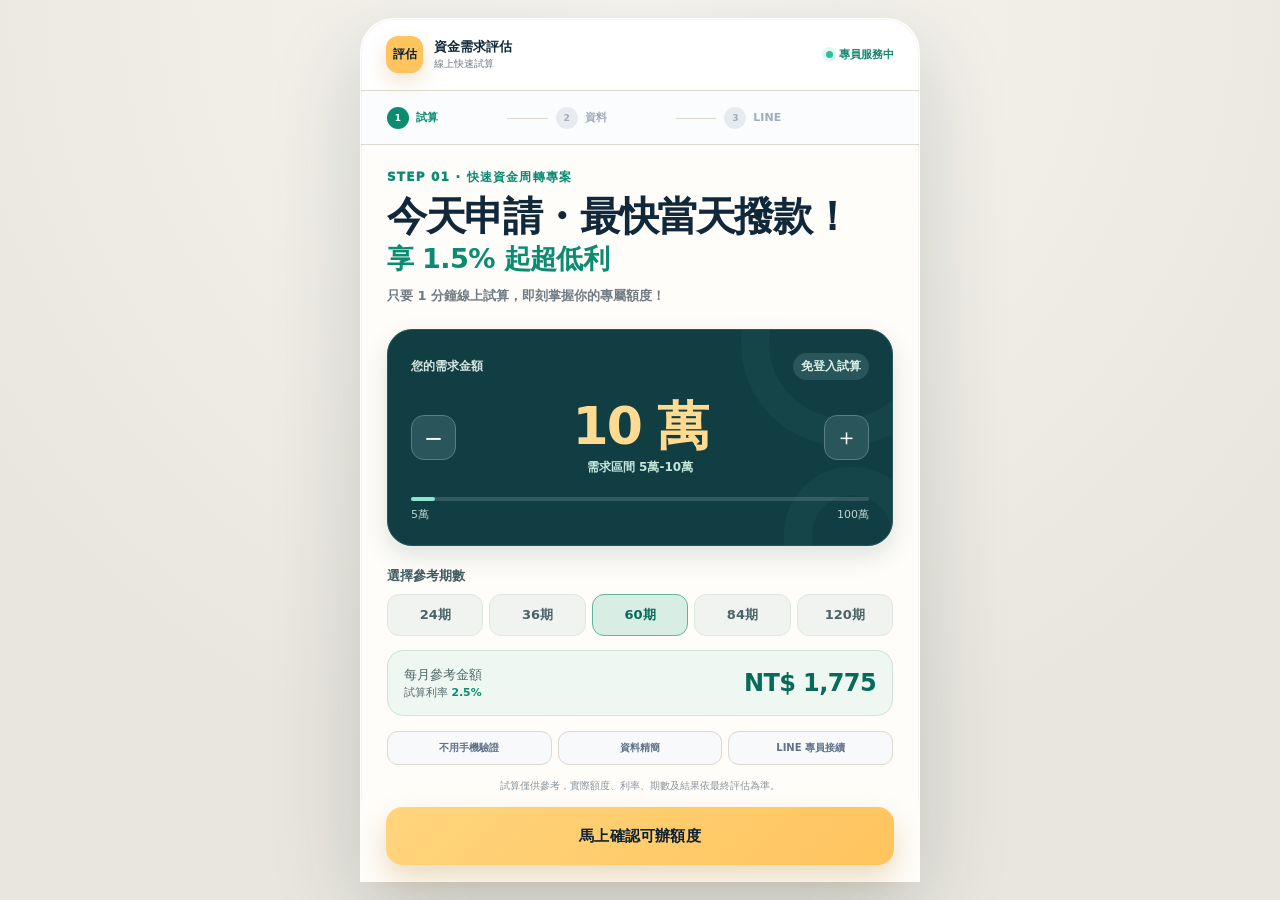
==== commit 5b19a11f: "Refine E calculator visuals and form amount emphasis" ====
--- a/e/index.html
+++ b/e/index.html
@@ -1,12 +1,13 @@
 <!doctype html>
 <html lang="zh-Hant">
 <head>
+  <script src="../repo-pixels.js?v=20261010-1"></script>
   <meta charset="utf-8">
   <meta name="viewport" content="width=device-width, initial-scale=1, viewport-fit=cover">
   <meta name="description" content="資金需求線上試算，選擇金額與期數，再填寫基本資料完成初步需求登記。">
   <meta name="theme-color" content="#fffdf9">
   <title>資金需求線上評估</title>
-  <script src="app.js?v=local-e-app-redesign-3" defer></script>
+  <script src="app.js?v=20261021-e-second-stage" defer></script>
   <style>
     :root {
       --ink:#10283a;
@@ -188,6 +189,7 @@
     }
     @media(prefers-reduced-motion:reduce){*{scroll-behavior:auto!important;transition:none!important}}
   </style>
+  <link rel="stylesheet" href="calculator-refined.css">
 </head>
 <body>
   <div class="stage">
@@ -204,9 +206,9 @@
 
       <section class="screen" id="calculator" aria-labelledby="calculator-title">
         <div class="screen-body">
-          <p class="eyebrow">STEP 01 · 先試算再決定</p>
-          <h1 id="calculator-title">全台優惠專案！<span>享 1.5% 超低利</span></h1>
-          <p class="lead">1 分鐘快速評估，輕鬆還款無壓力</p>
+          <p class="eyebrow">STEP 01 · 快速資金周轉專案</p>
+          <h1 id="calculator-title">今天申請・最快當天撥款！<span>享 1.5% 起超低利</span></h1>
+          <p class="lead">只要 1 分鐘線上試算，即刻掌握你的專屬額度！</p>
           <div class="balance-card">
             <div class="card-label"><span>您的需求金額</span><span>免登入試算</span></div>
             <div class="amount-control"><button class="amount-step" id="amount-prev" type="button" aria-label="減少試算金額">−</button><div class="amount-value" aria-live="polite"><strong id="amount-display">10 萬</strong><span id="amount-band">需求區間 5萬-10萬</span></div><button class="amount-step" id="amount-next" type="button" aria-label="增加試算金額">＋</button></div>
@@ -223,14 +225,15 @@
 
       <section class="screen" id="apply-zone" hidden aria-labelledby="form-title">
         <div class="screen-body" id="application-layout">
-          <div class="form-top"><button class="back-button" id="close-apply" type="button" aria-label="返回試算">‹</button><div><h2 id="form-title">再填 3 項資料<br>完成需求登記</h2><p>剛才的試算金額已自動帶入。</p></div></div>
+          <div class="form-top"><button class="back-button" id="close-apply" type="button" aria-label="返回試算">‹</button><div><h2 id="form-title">再填 4 項資料<br>完成需求登記</h2><p>剛才的試算金額已自動帶入。</p></div></div>
           <div class="selected-summary"><div><span>目前需求金額</span><strong id="selected-amount">5萬-10萬</strong></div><small>可在下方修改</small></div>
           <div class="form-amount-picker"><div class="form-amount-head"><span>需求金額</span><strong>點選即可更改</strong></div><div class="form-amount-options" role="group" aria-label="表單需求金額"><button class="form-amount-option selected" type="button" data-band="5萬-10萬" data-index="1" aria-pressed="true"><strong>5萬-10萬</strong><small>小額急用</small></button><button class="form-amount-option" type="button" data-band="10萬-30萬" data-index="2" aria-pressed="false"><strong>10萬-30萬</strong><small>常見週轉</small></button><button class="form-amount-option" type="button" data-band="30萬-50萬" data-index="4" aria-pressed="false"><strong>30萬-50萬</strong><small>資金補足</small></button><button class="form-amount-option" type="button" data-band="50萬-100萬" data-index="5" aria-pressed="false"><strong>50萬-100萬</strong><small>高額需求</small></button></div></div>
           <form id="lead-form" novalidate>
             <div class="form-row"><label for="name">真實姓名</label><input id="name" name="name" type="text" autocomplete="name" maxlength="30" placeholder="請填寫本人真實姓名" required><p class="field-error" data-error-for="name"></p></div>
             <div class="form-row"><label for="age">年齡</label><input id="age" name="age" type="tel" inputmode="numeric" maxlength="3" placeholder="例如 35" required><p class="age-hint">18–60 歲可辦理；60 歲以上目前無法辦理</p><p class="field-error" data-error-for="age"></p></div>
+            <div class="form-row"><label for="phone">手機號碼</label><input id="phone" name="phone" type="tel" autocomplete="tel" placeholder="請填寫手機號碼" required><p class="field-error" data-error-for="phone"></p></div>
             <div class="form-row"><span class="question-title">是否為警示戶？</span><div class="warning-options"><label class="warning-option"><input type="radio" name="warning_account" value="非警示戶" required>不是警示戶，可以送件</label><label class="warning-option"><input type="radio" name="warning_account" value="警示戶" required>是警示戶</label></div><p class="warning-help" id="warning-help">本服務目前僅受理非警示戶申請。</p><p class="field-error" data-error-for="warning_account"></p></div>
-            <div class="form-submit-wrap"><button class="primary-button" id="submit-button" type="submit">送出資料，前往 LINE</button></div>
+            <div class="form-submit-wrap"><button class="primary-button" id="submit-button" type="submit">立即送件・確認可辦額度</button></div>
             <p class="form-status" id="form-status" role="status" aria-live="polite"></p><p class="privacy-line">本頁資料採加密傳輸，僅供專員聯繫與需求確認使用</p>
           </form>
         </div>
--- a/e/calculator-refined.css
+++ b/e/calculator-refined.css
@@ -0,0 +1,32 @@
+/* Preserve the original E layout, controls, copy and calculation logic. */
+#calculator .balance-card{background:#113e43;box-shadow:0 10px 24px rgba(17,62,67,.14);border:1px solid #28565a}
+#calculator .balance-card::before,#calculator .balance-card::after{border-color:rgba(140,229,205,.045)}
+#calculator .card-label{color:#d4e6e1;font-size:12px;font-weight:600}
+#calculator .card-label span:last-child{color:#d9eee6;background:#28565a;font-weight:600}
+#calculator .amount-value strong{color:#ffda91;font-variant-numeric:tabular-nums;letter-spacing:-.035em;font-weight:750}
+#calculator .amount-value span{color:#c4e5d9;font-size:12px;font-weight:600}
+#calculator .amount-step{background:#28565a;border-color:#5b7e80;border-radius:13px;transition:background .15s,transform .15s}
+#calculator .amount-step:hover:not(:disabled){background:#35686b}
+#calculator .amount-step:active:not(:disabled){transform:scale(.95)}
+#calculator .amount-step:focus-visible,#calculator .term-button:focus-visible{outline:3px solid #e6b75d;outline-offset:3px}
+#calculator .amount-scale{color:#bdd4ce;font-size:11px}
+#calculator .section-label{color:#415c62;font-size:13px}
+#calculator .term-button{background:#f0f3f0;border-color:#e0e7e1;color:#4b6368;font-size:13px;font-weight:600}
+#calculator .term-button.selected{background:#d8eee4;border-color:#62b49d;color:#086b59;box-shadow:none}
+#calculator .result{background:#eef7f2;border-color:#cfe2d8;box-shadow:none}
+#calculator .result span{color:#50696a;font-size:13px}
+#calculator .result strong{color:#086b59;font-variant-numeric:tabular-nums;font-weight:700;letter-spacing:-.025em}
+@media(max-width:365px){#calculator .term-button{font-size:12px}}
+
+/* Form amount hierarchy: retain existing values and selection handlers. */
+#apply-zone .form-amount-head{align-items:center;font-size:13px}
+#apply-zone .form-amount-head>span{color:#10283a;font-weight:800;font-size:16px}
+#apply-zone .form-amount-options{gap:10px;margin-top:11px}
+#apply-zone .form-amount-option{position:relative;min-height:83px;padding:14px 12px;border:1px solid #cddbd6;border-radius:13px;background:#fff;transition:background .15s,border-color .15s}
+#apply-zone .form-amount-option strong{font-size:21px;line-height:1.3;letter-spacing:-.035em;font-weight:800;white-space:nowrap;font-variant-numeric:tabular-nums}
+#apply-zone .form-amount-option small{font-size:12px;margin-top:6px;color:#607774}
+#apply-zone .form-amount-option.selected{color:#ffe0a0;background:#113e43;border-color:#113e43;box-shadow:0 0 0 2px #91cdb7}
+#apply-zone .form-amount-option.selected small{color:#d1e9df}
+#apply-zone .form-amount-option.selected::after{content:'✓';position:absolute;right:7px;bottom:9px;width:19px;height:19px;border-radius:50%;display:grid;place-items:center;color:#113e43;background:#ffe0a0;font-size:12px;font-weight:900}
+#apply-zone .form-amount-option:focus-visible{outline:3px solid #e6b75d;outline-offset:3px}
+@media(max-width:365px){#apply-zone .form-amount-option{padding:13px 9px}#apply-zone .form-amount-option strong{font-size:18px}}
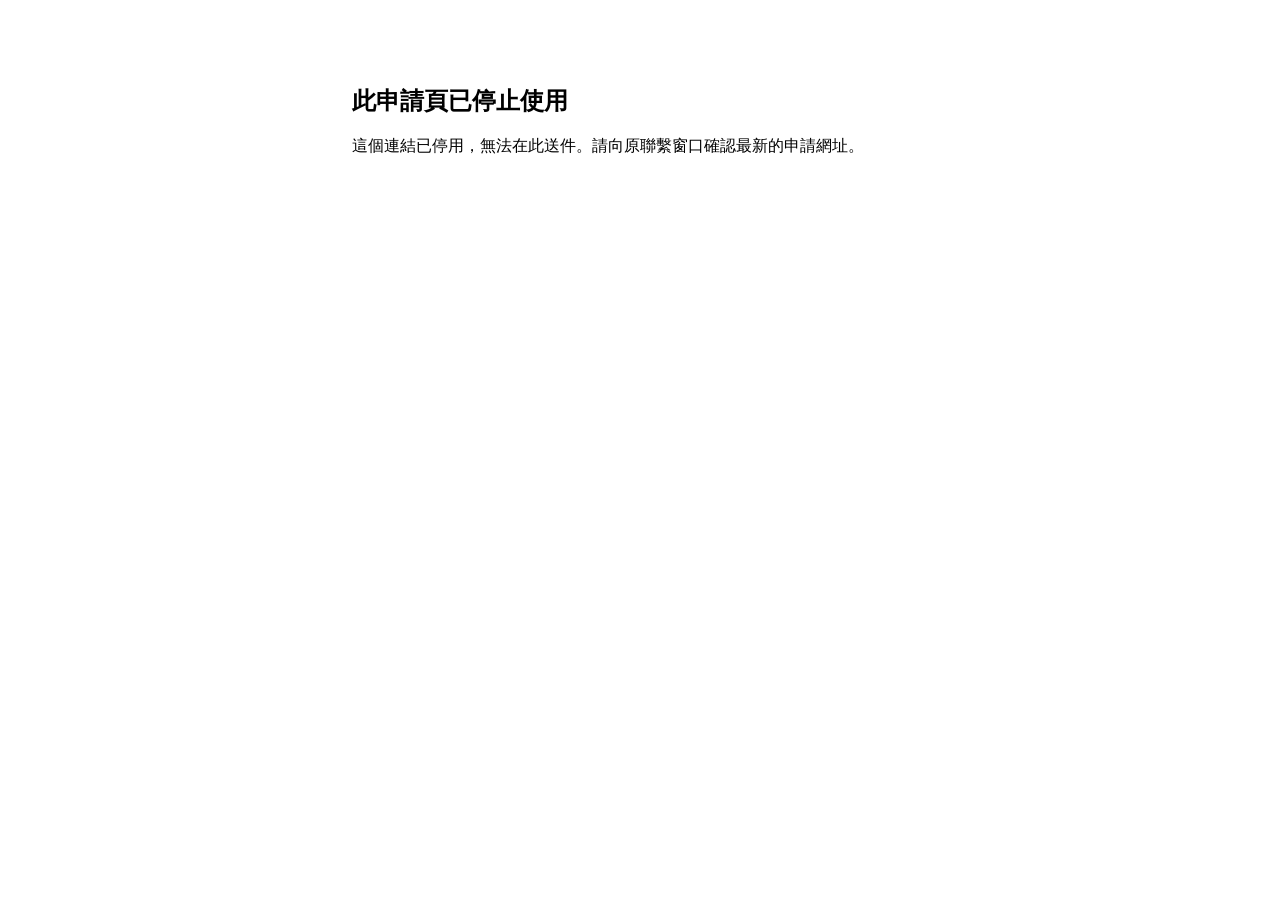
==== commit 0f06c44f: "Retire old M and E landing entry points" ====
--- a/e/index.html
+++ b/e/index.html
@@ -1,247 +1,22 @@
 <!doctype html>
 <html lang="zh-Hant">
 <head>
-  <script src="../repo-pixels.js?v=20261010-1"></script>
   <meta charset="utf-8">
-  <meta name="viewport" content="width=device-width, initial-scale=1, viewport-fit=cover">
-  <meta name="description" content="資金需求線上試算，選擇金額與期數，再填寫基本資料完成初步需求登記。">
-  <meta name="theme-color" content="#fffdf9">
-  <title>資金需求線上評估</title>
-  <script src="app.js?v=20261021-e-second-stage" defer></script>
+  <meta name="viewport" content="width=device-width, initial-scale=1">
+  <meta name="robots" content="noindex, nofollow">
+  <meta http-equiv="Content-Security-Policy" content="default-src 'none'; style-src 'unsafe-inline'; base-uri 'none'; form-action 'none'">
+  <title>此申請頁已停止使用</title>
   <style>
-    :root {
-      --ink:#10283a;
-      --muted:#6f7b82;
-      --page:#e9e6de;
-      --surface:#fffdf9;
-      --soft:#f3f1eb;
-      --line:#ded9cf;
-      --blue:#0b8b70;
-      --blue-dark:#086b59;
-      --cyan:#8ce5cd;
-      --lime:#d5efa2;
-      --navy:#0b2033;
-      --gold:#ffc45d;
-      --danger:#bb3e4c;
-      --line-green:#06c755;
-      --shadow:0 30px 90px rgba(17,42,51,.18);
-      --font:"PingFang TC","Noto Sans TC","Microsoft JhengHei","Segoe UI",system-ui,sans-serif;
-    }
-    *{box-sizing:border-box}
-    html{background:var(--page)}
-    body{margin:0;min-width:320px;overflow:hidden;color:var(--ink);background:radial-gradient(circle at 50% 0,#f8f6f0 0,var(--page) 72%);font-family:var(--font);font-feature-settings:"kern" 1,"palt" 1;-webkit-font-smoothing:antialiased}
-    button,input{font:inherit}
-    button{cursor:pointer;-webkit-tap-highlight-color:transparent}
-    [hidden]{display:none!important}
-    .stage{min-height:100svh;padding:18px;display:grid;place-items:center}
-    .app{position:relative;width:min(100%,560px);height:calc(100vh - 36px);height:min(920px,calc(100svh - 36px));min-height:680px;overflow:hidden;background:var(--surface);border:1px solid rgba(255,255,255,.8);border-radius:34px;box-shadow:var(--shadow)}
-    .app::after{content:"";position:absolute;inset:0;pointer-events:none;border-radius:inherit;box-shadow:inset 0 0 0 1px rgba(19,32,51,.04)}
-    .app-header{height:72px;padding:0 25px;display:flex;align-items:center;justify-content:space-between;border-bottom:1px solid var(--line);background:rgba(255,255,255,.94);backdrop-filter:blur(14px);-webkit-backdrop-filter:blur(14px)}
-    .brand{display:flex;align-items:center;gap:11px}
-    .brand-mark{width:37px;height:37px;display:grid;place-items:center;color:var(--navy);background:var(--gold);border-radius:12px;font-size:12px;font-weight:900;box-shadow:0 8px 20px rgba(168,111,14,.2)}
-    .brand-copy strong{display:block;font-size:13px}
-    .brand-copy span{display:block;margin-top:1px;color:var(--muted);font-size:10px}
-    .online{display:flex;align-items:center;gap:6px;color:#16866f;font-size:11px;font-weight:900}
-    .online::before{content:"";width:7px;height:7px;background:#25c49f;border-radius:50%;box-shadow:0 0 0 4px rgba(37,196,159,.12)}
-    .progress{height:54px;padding:0 26px;display:grid;grid-template-columns:repeat(3,1fr);align-items:center;background:#fbfcfe;border-bottom:1px solid var(--line)}
-    .progress-step{position:relative;display:flex;align-items:center;gap:7px;color:#a1acba;font-size:11px;font-weight:900}
-    .progress-step:not(:last-child)::after{content:"";position:absolute;top:50%;right:8px;width:24%;height:1px;background:var(--line)}
-    .progress-step b{width:22px;height:22px;display:grid;place-items:center;background:#e7ebf0;border-radius:50%;font-size:9px}
-    .progress-step.active{color:var(--blue)}
-    .progress-step.active b{color:#fff;background:var(--blue)}
-    .screen{height:calc(100% - 126px);overflow-y:auto;scrollbar-width:none;animation:screen-in .22s ease-out}
-    .screen::-webkit-scrollbar{display:none}
-    .screen-body{padding:24px 26px 112px}
-    .eyebrow{margin:0 0 8px;color:var(--blue);font-size:12px;font-weight:1000;letter-spacing:.1em}
-    h1,h2{margin:0;letter-spacing:-.035em;text-wrap:balance}
-    h1{font-size:clamp(29px,6.5vw,40px);font-weight:900;line-height:1.12}
-    h1 span{display:block;margin-top:5px;color:var(--blue);font-size:.68em;font-weight:800;letter-spacing:-.025em}
-    .lead{margin:11px 0 0;color:var(--muted);font-size:13px;font-weight:600;line-height:1.65}
-    .balance-card{position:relative;margin-top:22px;padding:23px;overflow:hidden;color:#fff;background:linear-gradient(145deg,#091d30,#10384a 58%,#0b574f);border-radius:25px;box-shadow:0 18px 38px rgba(11,32,51,.27)}
-    .balance-card::before,.balance-card::after{content:"";position:absolute;border:28px solid rgba(120,226,210,.12);border-radius:50%;pointer-events:none}
-    .balance-card::before{width:150px;height:150px;top:-90px;right:-55px}
-    .balance-card::after{width:80px;height:80px;right:-28px;bottom:-58px}
-    .card-label{position:relative;display:flex;justify-content:space-between;align-items:center;color:rgba(255,255,255,.74);font-size:11px;font-weight:800}
-    .card-label span:last-child{padding:5px 8px;color:#103a7c;background:var(--cyan);border-radius:99px;font-weight:1000}
-    .amount-control{position:relative;margin-top:20px;display:grid;grid-template-columns:45px 1fr 45px;align-items:center;gap:10px}
-    .amount-step{width:45px;height:45px;color:#fff;background:rgba(255,255,255,.12);border:1px solid rgba(255,255,255,.2);border-radius:15px;font-size:23px}
-    .amount-step:active{transform:scale(.94)}
-    .amount-step:disabled{opacity:.28}
-    .amount-value{text-align:center}
-    .amount-value strong{display:block;color:var(--gold);font-size:52px;font-weight:900;line-height:1;letter-spacing:-.055em}
-    .amount-value span{display:block;margin-top:7px;color:var(--cyan);font-size:11px;font-weight:900}
-    .amount-progress{position:relative;height:4px;margin-top:21px;background:rgba(255,255,255,.14);border-radius:99px}
-    .amount-progress span{display:block;width:0;height:100%;background:var(--cyan);border-radius:inherit;transition:width .22s ease}
-    .amount-scale{margin-top:6px;display:flex;justify-content:space-between;color:rgba(255,255,255,.55);font-size:10px}
-    .section-label{margin:21px 0 9px;color:#526278;font-size:12px;font-weight:900}
-    .term-list{display:grid;grid-template-columns:repeat(5,1fr);gap:6px}
-    .term-button{min-height:42px;color:#617087;background:var(--soft);border:1px solid transparent;border-radius:12px;font-size:12px;font-weight:900}
-    .term-button.selected{color:#073d34;background:var(--cyan);box-shadow:inset 0 0 0 1px rgba(8,107,89,.15)}
-    .result{margin-top:14px;padding:15px 16px;display:flex;align-items:center;justify-content:space-between;background:#edf8f4;border:1px solid #d2e9e1;border-radius:16px}
-    .result span{color:#617087;font-size:12px}
-    .result small{display:block;margin-top:2px}
-    .result b{color:var(--blue)}
-    .result strong{color:var(--blue-dark);font-size:24px;letter-spacing:-.04em}
-    .mini-trust{margin-top:15px;display:grid;grid-template-columns:repeat(3,1fr);gap:6px}
-    .mini-trust span{padding:9px 5px;color:#607087;background:#f7f9fb;border:1px solid var(--line);border-radius:11px;font-size:10px;font-weight:800;text-align:center}
-    .sticky-action{position:fixed;z-index:40;left:50%;bottom:18px;width:min(560px,calc(100% - 36px));padding:15px 26px max(17px,env(safe-area-inset-bottom));transform:translateX(-50%);background:linear-gradient(180deg,rgba(255,253,249,0),var(--surface) 23%,var(--surface));pointer-events:none}
-    .primary-button{width:100%;min-height:58px;color:var(--navy);background:linear-gradient(135deg,#ffd57d,var(--gold));border:0;border-radius:16px;box-shadow:0 13px 28px rgba(168,111,14,.24);font-size:15px;font-weight:900;letter-spacing:.015em;pointer-events:auto;transition:.18s ease}
-    .primary-button:active{transform:scale(.985);background:#f2b84d}
-    .primary-button:disabled{opacity:.45;box-shadow:none}
-
-    .form-top{display:flex;align-items:flex-start;gap:12px}
-    .back-button{flex:0 0 auto;width:38px;height:38px;color:var(--ink);background:var(--soft);border:0;border-radius:12px;font-size:18px}
-    .form-top h2{font-size:28px;line-height:1.12}
-    .form-top p{margin:7px 0 0;color:var(--muted);font-size:12px}
-    .selected-summary{margin-top:19px;padding:14px 15px;display:flex;align-items:center;justify-content:space-between;background:linear-gradient(135deg,#0b2033,#0b574f);border-radius:16px;color:#fff}
-    .selected-summary span{font-size:11px;color:rgba(255,255,255,.7)}
-    .selected-summary strong{display:block;margin-top:2px;font-size:20px}
-    .selected-summary small{color:var(--cyan);font-size:11px;font-weight:900}
-    .form-amount-picker{margin-top:15px}
-    .form-amount-head{display:flex;justify-content:space-between;color:var(--muted);font-size:11px}
-    .form-amount-head strong{color:var(--blue)}
-    .form-amount-options{margin-top:8px;display:grid;grid-template-columns:1fr 1fr;gap:7px}
-    .form-amount-option{min-height:50px;padding:9px 11px;color:#425269;background:#fff;border:1px solid var(--line);border-radius:12px;text-align:left}
-    .form-amount-option strong{display:block;font-size:13px}
-    .form-amount-option small{display:block;margin-top:2px;color:var(--muted);font-size:10px}
-    .form-amount-option.selected{color:#fff;background:var(--ink);border-color:var(--ink)}
-    .form-amount-option.selected small{color:var(--cyan)}
-    .form-row{margin-top:14px}
-    .form-row label,.question-title{display:block;margin-bottom:6px;font-size:13px;font-weight:1000}
-    .form-row input[type="text"],.form-row input[type="tel"]{width:100%;min-height:52px;padding:0 14px;color:var(--ink);background:#fbfcfe;border:1px solid #cfd7e2;border-radius:13px;outline:none}
-    .form-row input:focus{border-color:var(--blue);box-shadow:0 0 0 4px rgba(35,91,215,.09)}
-    .form-row input.invalid{border-color:var(--danger)}
-    .age-hint{margin:5px 0 0;color:var(--muted);font-size:11px}
-    .warning-options{display:grid;grid-template-columns:1.3fr .7fr;gap:7px}
-    .warning-option{min-height:52px;padding:10px;display:flex;align-items:center;gap:7px;background:#fbfcfe;border:1px solid #cfd7e2;border-radius:13px;font-size:12px;font-weight:900}
-    .warning-option:has(input:checked){color:#073e33;background:#dff8ef;border-color:#37aa8d}
-    .warning-option input{accent-color:#16866f}
-    .field-error{min-height:17px;margin:3px 0 0;color:var(--danger);font-size:11px}
-    .warning-help{margin:5px 0 0;color:var(--muted);font-size:11px}
-    .warning-help.rejected{color:var(--danger);font-weight:900}
-    .form-status{min-height:17px;margin:5px 0 0;color:var(--danger);font-size:11px;text-align:center}
-    .privacy-line{margin:5px 0 0;color:var(--muted);font-size:10px;text-align:center}
-    .form-submit-wrap{margin-top:17px}
-
-    .success-panel{height:100%;padding:50px 28px 110px;display:flex;flex-direction:column;align-items:center;justify-content:center;text-align:center;outline:none}
-    .success-check{width:72px;height:72px;display:grid;place-items:center;color:#fff;background:linear-gradient(145deg,#18a583,#55d1b4);border-radius:23px;font-size:31px;box-shadow:0 15px 32px rgba(24,165,131,.25)}
-    .success-panel h2{margin-top:23px;font-size:30px;line-height:1.12}
-    .success-panel>p{max-width:370px;margin:11px 0 0;color:var(--muted);font-size:13px;line-height:1.7}
-    .line-name-box{width:100%;margin-top:22px;padding:15px;background:var(--soft);border-radius:15px}
-    .line-name-box span{display:block;color:var(--muted);font-size:11px}
-    .line-name-box strong{display:block;margin-top:2px;font-size:22px}
-    .copy-button{margin-top:5px;color:var(--blue);background:none;border:0;border-bottom:1px solid currentColor;font-size:11px;font-weight:900}
-    .line-button{width:100%;min-height:60px;margin-top:13px;padding:0 16px;display:flex;align-items:center;justify-content:center;gap:10px;color:#fff;background:var(--line-green);border-radius:16px;box-shadow:0 14px 30px rgba(6,199,85,.26);font-size:14px;font-weight:1000;text-decoration:none}
-    .line-logo{width:32px;height:32px;display:grid;place-items:center;color:var(--line-green);background:#fff;border-radius:10px;font-size:9px;font-weight:1000}
-    .copy-status{min-height:16px;color:var(--muted);font-size:10px}
-    .legal{margin-top:13px;color:#89949f;font-size:10px;line-height:1.6;text-align:center}
-    #floating-apply,.review-controls{display:none!important}
-    @keyframes screen-in{from{opacity:0}to{opacity:1}}
-
-    @media(max-width:620px){
-      body{background:var(--surface)}
-      .stage{display:block;min-height:100svh;padding:0}
-      .app{width:100%;height:100vh;height:100svh;min-height:620px;border:0;border-radius:0;box-shadow:none}
-      .app-header{height:64px;padding:0 18px}
-      .progress{height:48px;padding:0 19px}
-      .screen{height:calc(100% - 112px)}
-      .screen-body{padding:18px 18px 104px}
-      h1{font-size:32px;line-height:1.1}
-      h1 span{margin-top:4px;font-size:.72em}
-      .lead{margin-top:8px;font-size:12px;line-height:1.55}
-      .balance-card{margin-top:15px;padding:18px 16px;border-radius:22px}
-      .amount-value strong{font-size:48px}
-      .term-list{gap:5px}
-      .section-label{margin-top:16px}
-      .term-button{min-height:40px;font-size:11px}
-      .sticky-action{padding-right:18px;padding-left:18px}
-      .sticky-action{bottom:0;width:100%}
-      .form-top h2{font-size:25px}
-      .form-amount-option{min-height:52px}
-      .form-row input[type="text"],.form-row input[type="tel"]{min-height:54px;font-size:16px}
-    }
-    @media(max-width:365px){
-      .screen-body{padding-top:16px}
-      h1{font-size:30px}
-      .lead{font-size:10px}
-      .balance-card{margin-top:14px}
-      .amount-value strong{font-size:43px}
-      .section-label{margin-top:16px}
-      .mini-trust span{font-size:7px}
-      .warning-options{grid-template-columns:1fr}
-    }
-    @media(max-height:750px){
-      .app-header{height:60px}
-      .progress{height:44px}
-      .screen{height:calc(100% - 104px)}
-      .screen-body{padding-top:13px}
-      .eyebrow{margin-bottom:4px;font-size:10px}
-      h1{font-size:27px}
-      .lead{margin-top:5px;font-size:11px}
-      .balance-card{margin-top:10px;padding:14px 16px}
-      .amount-control{margin-top:12px}
-      .amount-value strong{font-size:42px}
-      .amount-progress{margin-top:13px}
-      .section-label{margin-top:11px;margin-bottom:6px}
-      .term-button{min-height:36px}
-      .result{margin-top:8px;padding:11px 13px}
-      .mini-trust,.legal{display:none}
-    }
-    @media(prefers-reduced-motion:reduce){*{scroll-behavior:auto!important;transition:none!important}}
+    :root { color-scheme: light dark; font-family: system-ui, "Microsoft JhengHei", sans-serif; }
+    body { margin: 0; padding: 32px 20px; line-height: 1.6; }
+    main { max-width: 36rem; margin: 6vh auto; }
+    h1 { font-size: 1.5rem; line-height: 1.3; }
   </style>
-  <link rel="stylesheet" href="calculator-refined.css">
 </head>
 <body>
-  <div class="stage">
-    <main class="app" aria-label="資金需求線上評估 App">
-      <header class="app-header">
-        <div class="brand"><span class="brand-mark">評估</span><span class="brand-copy"><strong>資金需求評估</strong><span>線上快速試算</span></span></div>
-        <span class="online">專員服務中</span>
-      </header>
-      <nav class="progress" aria-label="申請進度">
-        <span class="progress-step active" data-step="1"><b>1</b>試算</span>
-        <span class="progress-step" data-step="2"><b>2</b>資料</span>
-        <span class="progress-step" data-step="3"><b>3</b>LINE</span>
-      </nav>
-
-      <section class="screen" id="calculator" aria-labelledby="calculator-title">
-        <div class="screen-body">
-          <p class="eyebrow">STEP 01 · 快速資金周轉專案</p>
-          <h1 id="calculator-title">今天申請・最快當天撥款！<span>享 1.5% 起超低利</span></h1>
-          <p class="lead">只要 1 分鐘線上試算，即刻掌握你的專屬額度！</p>
-          <div class="balance-card">
-            <div class="card-label"><span>您的需求金額</span><span>免登入試算</span></div>
-            <div class="amount-control"><button class="amount-step" id="amount-prev" type="button" aria-label="減少試算金額">−</button><div class="amount-value" aria-live="polite"><strong id="amount-display">10 萬</strong><span id="amount-band">需求區間 5萬-10萬</span></div><button class="amount-step" id="amount-next" type="button" aria-label="增加試算金額">＋</button></div>
-            <div class="amount-progress" aria-hidden="true"><span id="amount-progress-bar"></span></div><div class="amount-scale"><span>5萬</span><span>100萬</span></div>
-          </div>
-          <p class="section-label">選擇參考期數</p>
-          <div class="term-list" role="group" aria-label="參考期數"><button class="term-button" type="button" data-term="24" aria-pressed="false">24期</button><button class="term-button" type="button" data-term="36" aria-pressed="false">36期</button><button class="term-button selected" type="button" data-term="60" aria-pressed="true">60期</button><button class="term-button" type="button" data-term="84" aria-pressed="false">84期</button><button class="term-button" type="button" data-term="120" aria-pressed="false">120期</button></div>
-          <div class="result"><span>每月參考金額<small>試算利率 <b id="rate-display">2.5%</b></small></span><strong id="monthly-payment">NT$ 1,775</strong></div>
-          <div class="mini-trust"><span>不用手機驗證</span><span>資料精簡</span><span>LINE 專員接續</span></div>
-          <p class="legal">試算僅供參考，實際額度、利率、期數及結果依最終評估為準。</p>
-        </div>
-        <div class="sticky-action"><button class="primary-button" id="go-apply" type="button">馬上確認可辦額度</button></div>
-      </section>
-
-      <section class="screen" id="apply-zone" hidden aria-labelledby="form-title">
-        <div class="screen-body" id="application-layout">
-          <div class="form-top"><button class="back-button" id="close-apply" type="button" aria-label="返回試算">‹</button><div><h2 id="form-title">再填 4 項資料<br>完成需求登記</h2><p>剛才的試算金額已自動帶入。</p></div></div>
-          <div class="selected-summary"><div><span>目前需求金額</span><strong id="selected-amount">5萬-10萬</strong></div><small>可在下方修改</small></div>
-          <div class="form-amount-picker"><div class="form-amount-head"><span>需求金額</span><strong>點選即可更改</strong></div><div class="form-amount-options" role="group" aria-label="表單需求金額"><button class="form-amount-option selected" type="button" data-band="5萬-10萬" data-index="1" aria-pressed="true"><strong>5萬-10萬</strong><small>小額急用</small></button><button class="form-amount-option" type="button" data-band="10萬-30萬" data-index="2" aria-pressed="false"><strong>10萬-30萬</strong><small>常見週轉</small></button><button class="form-amount-option" type="button" data-band="30萬-50萬" data-index="4" aria-pressed="false"><strong>30萬-50萬</strong><small>資金補足</small></button><button class="form-amount-option" type="button" data-band="50萬-100萬" data-index="5" aria-pressed="false"><strong>50萬-100萬</strong><small>高額需求</small></button></div></div>
-          <form id="lead-form" novalidate>
-            <div class="form-row"><label for="name">真實姓名</label><input id="name" name="name" type="text" autocomplete="name" maxlength="30" placeholder="請填寫本人真實姓名" required><p class="field-error" data-error-for="name"></p></div>
-            <div class="form-row"><label for="age">年齡</label><input id="age" name="age" type="tel" inputmode="numeric" maxlength="3" placeholder="例如 35" required><p class="age-hint">18–60 歲可辦理；60 歲以上目前無法辦理</p><p class="field-error" data-error-for="age"></p></div>
-            <div class="form-row"><label for="phone">手機號碼</label><input id="phone" name="phone" type="tel" autocomplete="tel" placeholder="請填寫手機號碼" required><p class="field-error" data-error-for="phone"></p></div>
-            <div class="form-row"><span class="question-title">是否為警示戶？</span><div class="warning-options"><label class="warning-option"><input type="radio" name="warning_account" value="非警示戶" required>不是警示戶，可以送件</label><label class="warning-option"><input type="radio" name="warning_account" value="警示戶" required>是警示戶</label></div><p class="warning-help" id="warning-help">本服務目前僅受理非警示戶申請。</p><p class="field-error" data-error-for="warning_account"></p></div>
-            <div class="form-submit-wrap"><button class="primary-button" id="submit-button" type="submit">立即送件・確認可辦額度</button></div>
-            <p class="form-status" id="form-status" role="status" aria-live="polite"></p><p class="privacy-line">本頁資料採加密傳輸，僅供專員聯繫與需求確認使用</p>
-          </form>
-        </div>
-        <section class="success-panel" id="success-panel" tabindex="-1" hidden aria-labelledby="success-title"><div class="success-check">✓</div><h2 id="success-title">資料已送出<br>還差最後一步</h2><p>請加入 LINE 並主動傳送姓名，專員收到後才能接續確認。</p><div class="line-name-box"><span>進入 LINE 後請傳送</span><strong id="line-name-to-send">已填姓名</strong><button class="copy-button" id="copy-line-name-button" type="button">複製姓名</button></div><a class="line-button" id="line-add-button" href="#" target="_blank" rel="noopener"><span class="line-logo">LINE</span><span>複製姓名並加入 LINE</span></a><p class="copy-status" id="copy-line-name-status" role="status" aria-live="polite">點擊按鈕時會先嘗試複製姓名。</p></section>
-      </section>
-      <button id="floating-apply" type="button" hidden>馬上確認可辦額度</button>
-      <div id="review-track" hidden></div><button id="review-prev" type="button" hidden></button><button id="review-next" type="button" hidden></button>
-    </main>
-  </div>
+  <main>
+    <h1>此申請頁已停止使用</h1>
+    <p>這個連結已停用，無法在此送件。請向原聯繫窗口確認最新的申請網址。</p>
+  </main>
 </body>
 </html>
